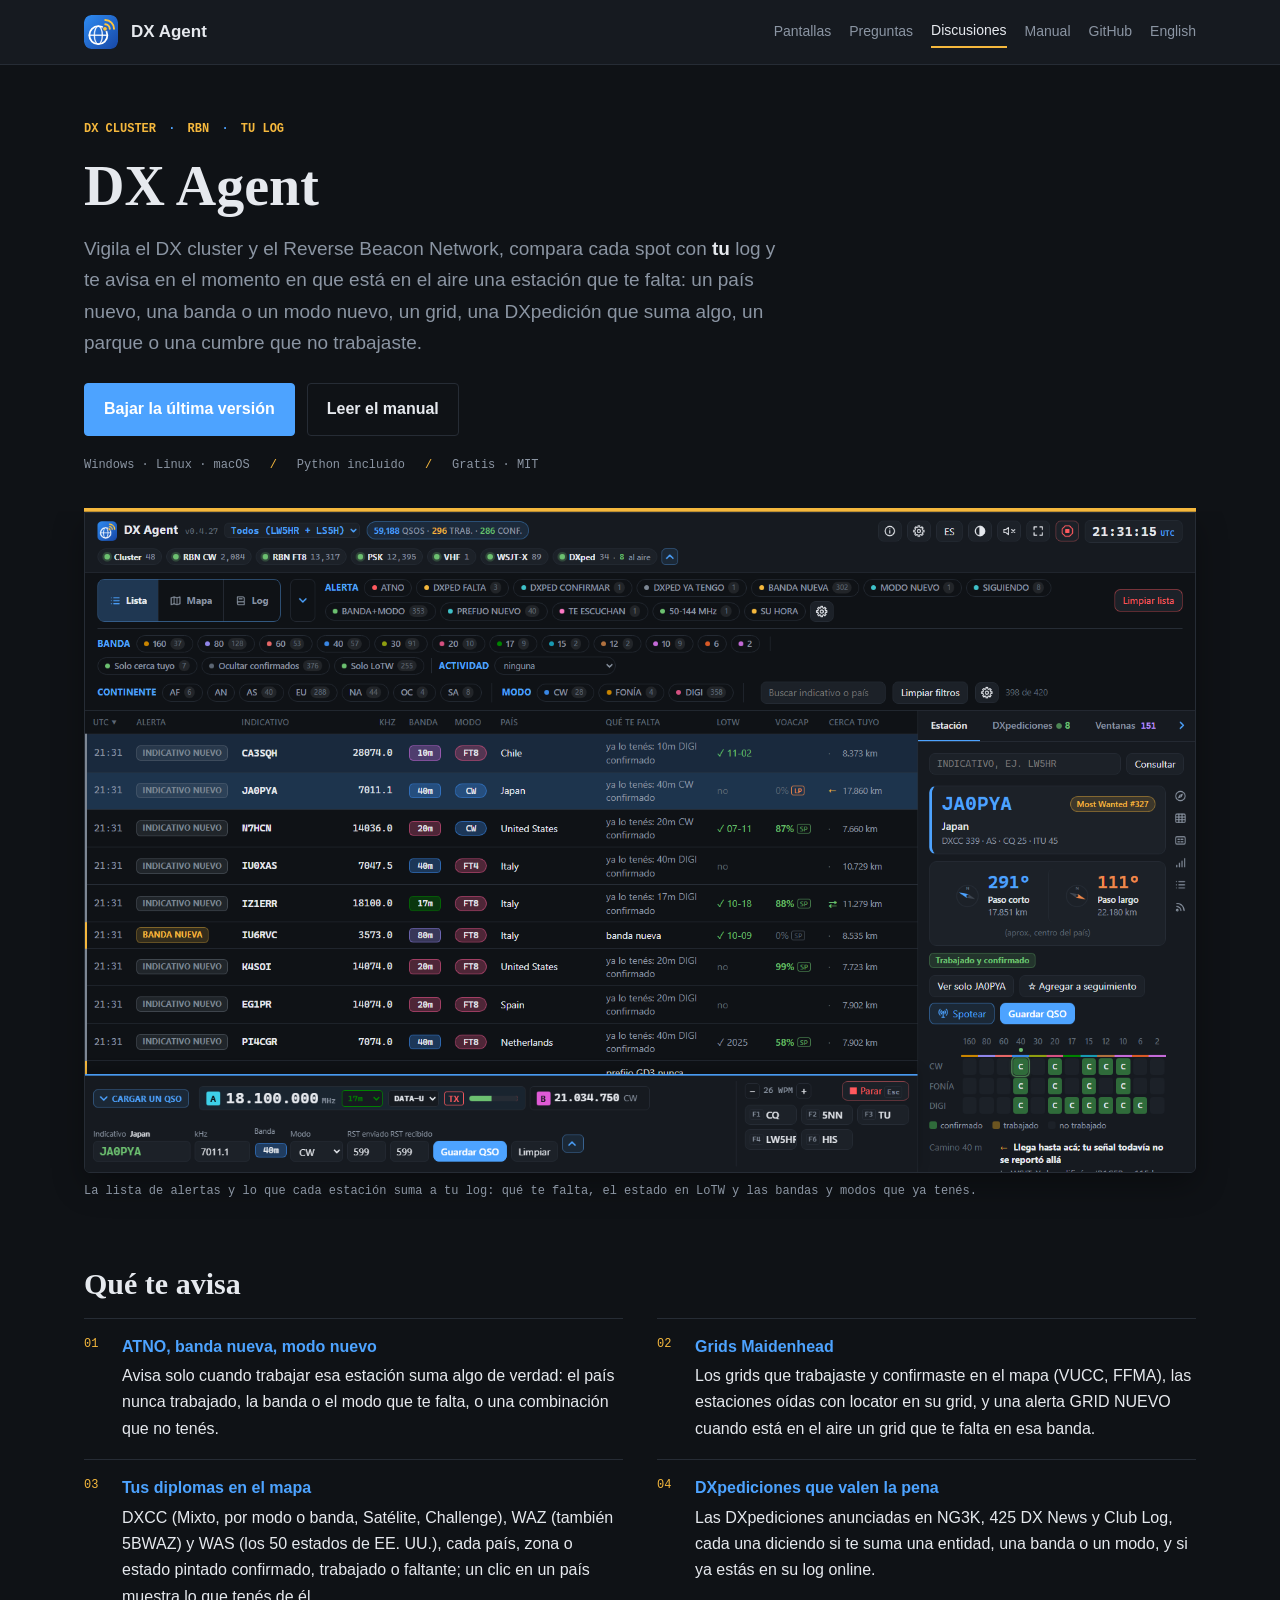
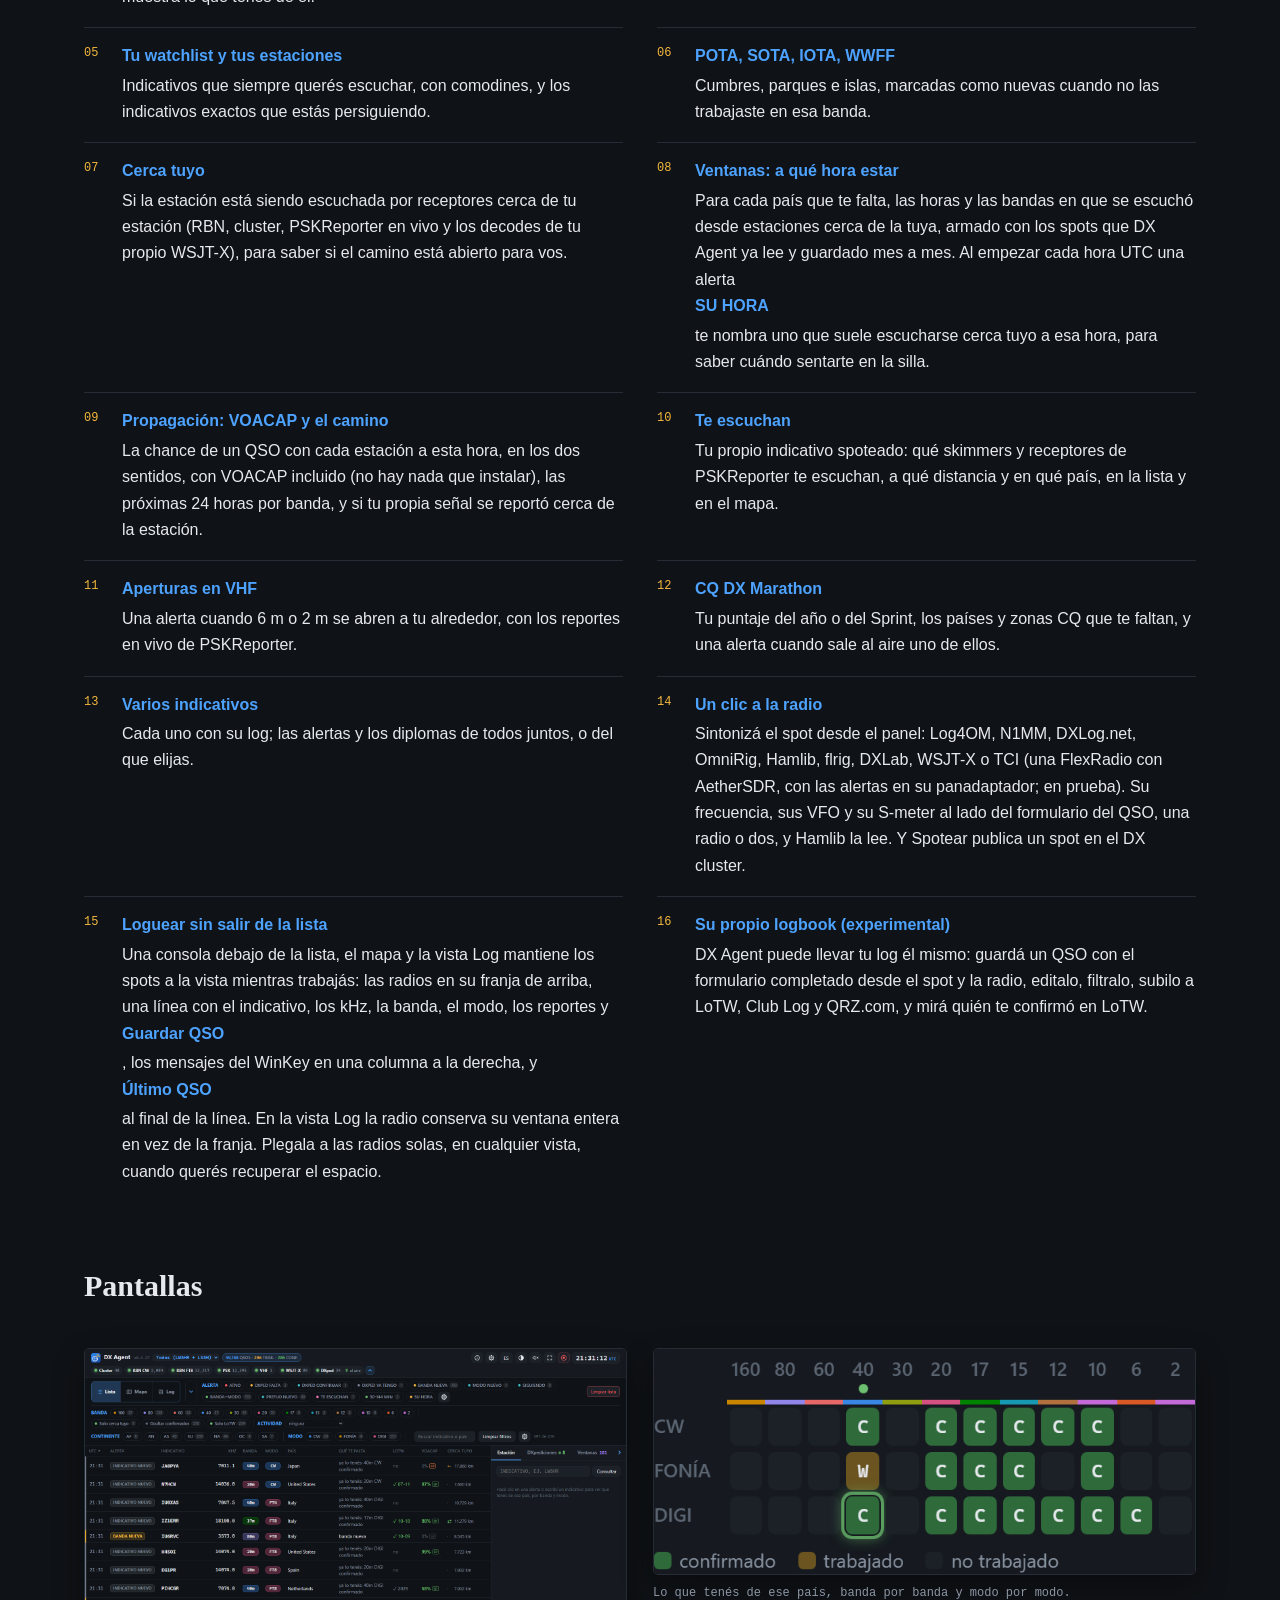
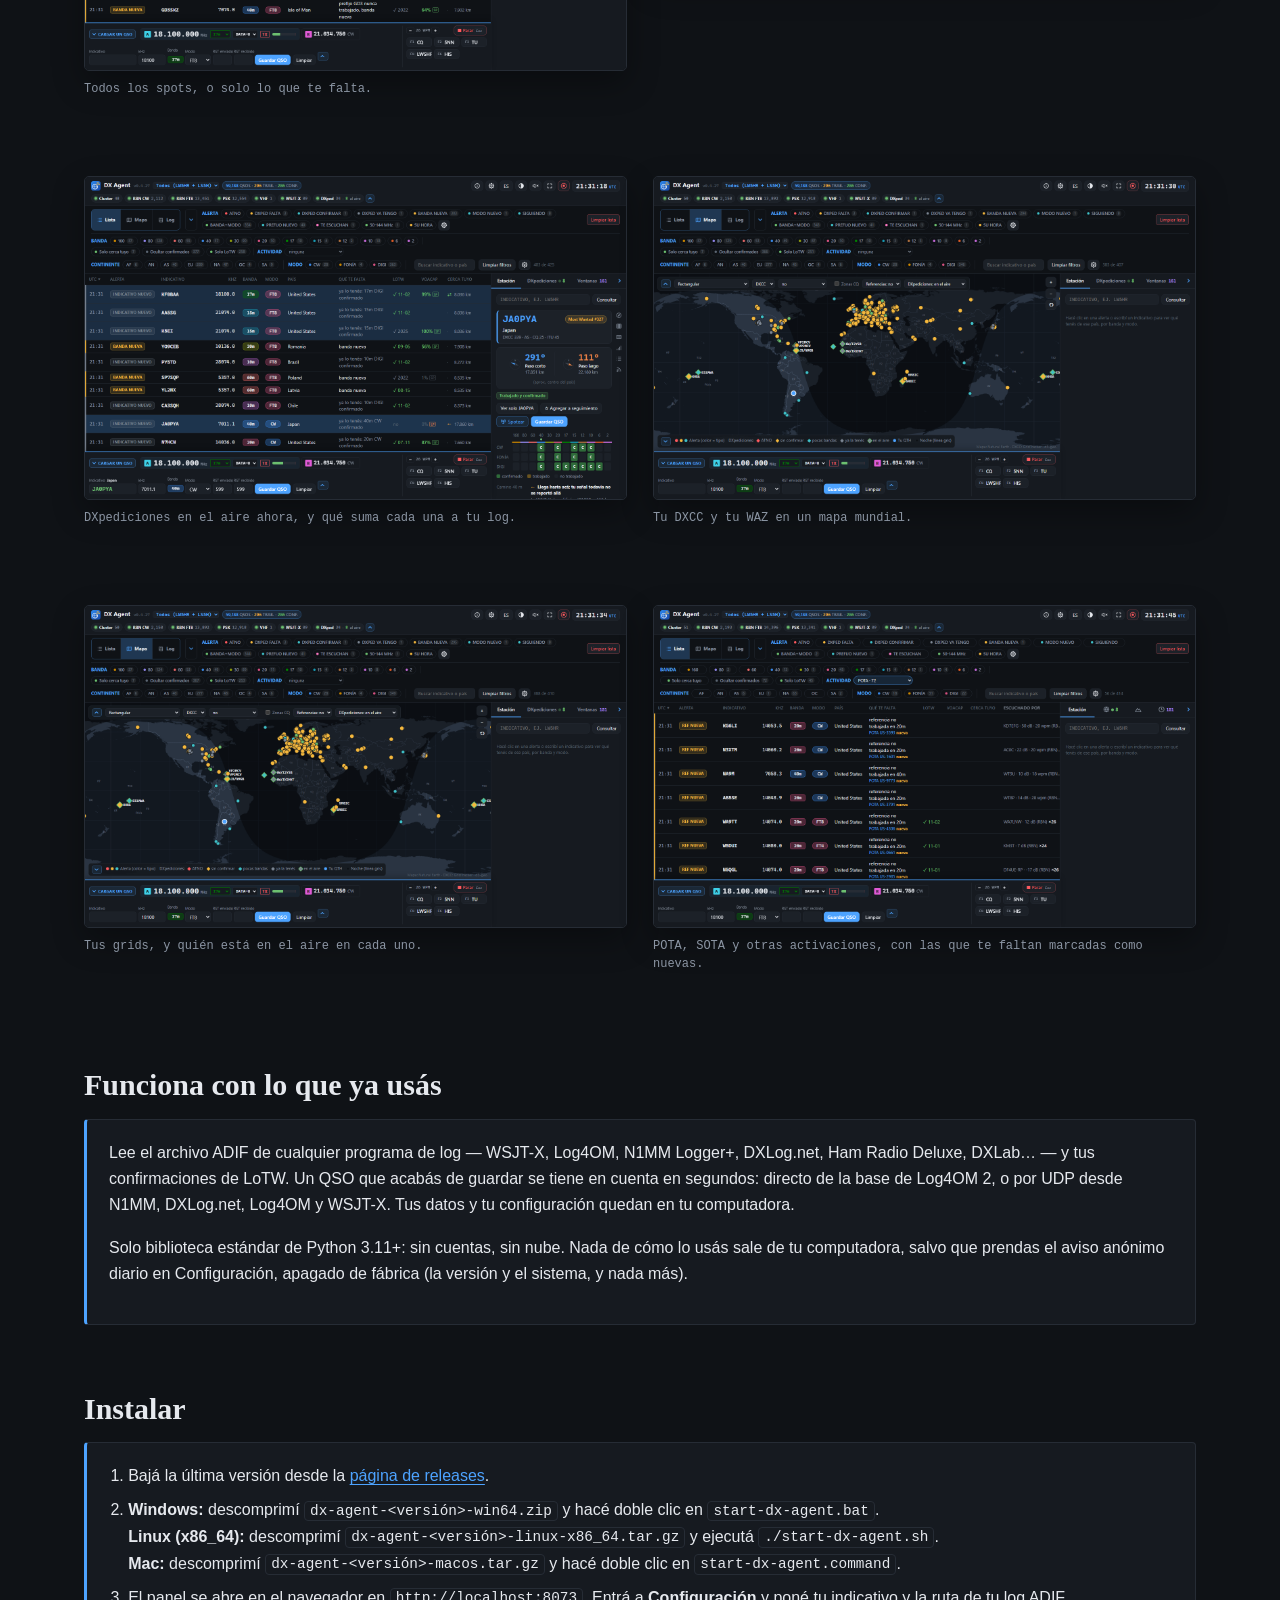
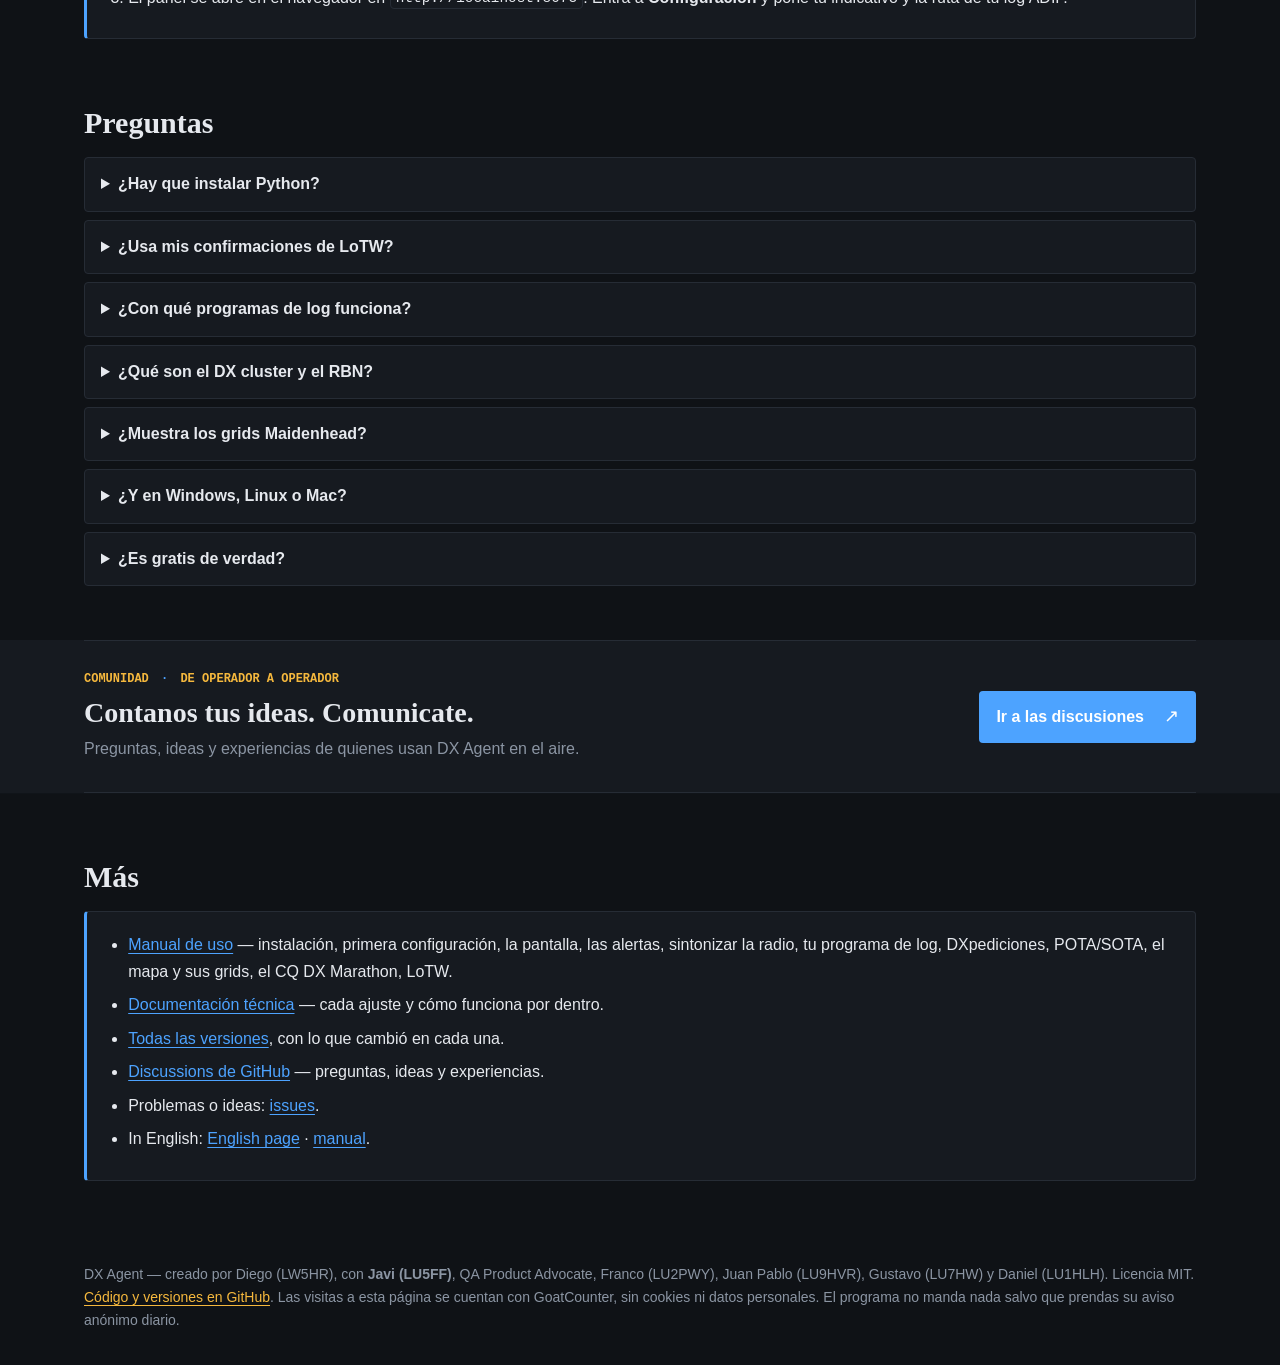
==== es/index.html @ 4dfa54d5 "Manual and page: 0.4.44: DXLab Commander when it doesn't report the PTT and split order, Ventanas fi" ====
<!DOCTYPE html>
<html lang="es">
<head>
<meta charset="utf-8">
<meta name="viewport" content="width=device-width, initial-scale=1">
<title>DX Agent — alertas del DX cluster y del RBN para lo que te falta</title>
<meta name="description" content="Vigila el DX cluster y el RBN y te avisa cuando está en el aire un país, banda, modo, grid o DXpedición que te falta, con tu DXCC, tu WAZ y tus grids en un mapa. Gratis, open source, Windows, Linux y Mac.">
<link rel="canonical" href="https://lw5hr.github.io/dx-agent-download/es/">
<link rel="alternate" hreflang="en" href="https://lw5hr.github.io/dx-agent-download/">
<link rel="alternate" hreflang="es" href="https://lw5hr.github.io/dx-agent-download/es/">
<link rel="alternate" hreflang="x-default" href="https://lw5hr.github.io/dx-agent-download/">
<link rel="icon" href="../images/list.es.png" type="image/png">
<link rel="stylesheet" href="../style.css?v=6acea93">
<meta property="og:type" content="website">
<meta property="og:title" content="DX Agent — alertas del DX cluster para lo que te falta">
<meta property="og:description" content="Vigila el DX cluster y el RBN y te avisa cuando está en el aire algo que te falta. Windows, Linux y Mac. Gratis y open source.">
<meta property="og:url" content="https://lw5hr.github.io/dx-agent-download/es/">
<meta property="og:image" content="https://lw5hr.github.io/dx-agent-download/images/station.es.png">
<meta property="og:locale" content="es_ES">
<meta property="og:locale:alternate" content="en_US">
<meta name="twitter:card" content="summary_large_image">
<meta name="twitter:title" content="DX Agent — alertas del DX cluster para lo que te falta">
<meta name="twitter:description" content="Vigila el DX cluster y el RBN y te avisa cuando está en el aire algo que te falta.">
<meta name="twitter:image" content="https://lw5hr.github.io/dx-agent-download/images/station.es.png">
<script type="application/ld+json">
{
  "@context": "https://schema.org",
  "@type": "SoftwareApplication",
  "name": "DX Agent",
  "applicationCategory": "UtilitiesApplication",
  "applicationSubCategory": "Radioaficion",
  "operatingSystem": "Windows, Linux, macOS",
  "inLanguage": "es",
  "description": "Vigila el DX cluster y el Reverse Beacon Network, compara cada spot con tu log ADIF y te avisa cuando esta en el aire una estacion que te falta.",
  "url": "https://lw5hr.github.io/dx-agent-download/es/",
  "downloadUrl": "https://github.com/lw5hr/dx-agent-download/releases/latest",
  "softwareVersion": "0.4.44",
  "license": "https://opensource.org/licenses/MIT",
  "isAccessibleForFree": true,
  "screenshot": "https://lw5hr.github.io/dx-agent-download/images/station.es.png",
  "offers": { "@type": "Offer", "price": "0", "priceCurrency": "USD" },
  "sameAs": ["https://github.com/lw5hr/dx-agent-download"]
}
</script>
<script type="application/ld+json">
{
  "@context": "https://schema.org",
  "@type": "FAQPage",
  "inLanguage": "es",
  "mainEntity": [
    { "@type": "Question", "name": "¿Hay que instalar Python para usar DX Agent?",
      "acceptedAnswer": { "@type": "Answer", "text": "No. El zip de Windows, el tar.gz de Linux y el paquete de Mac traen su propio Python: se descomprime y se arranca. No hay nada mas que instalar." } },
    { "@type": "Question", "name": "¿Usa mis confirmaciones de LoTW?",
      "acceptedAnswer": { "@type": "Answer", "text": "Si. Con tu contrasena de LoTW baja tus confirmaciones y las suma a tu log, asi una entidad cuenta como confirmada aunque tu programa de log todavia no la haya sincronizado. Tambien podes usar lo que subiste a LoTW como log, sin archivo ADIF." } },
    { "@type": "Question", "name": "¿Con que programas de log funciona?",
      "acceptedAnswer": { "@type": "Answer", "text": "Con cualquiera que escriba un archivo ADIF: WSJT-X, Log4OM, N1MM Logger+, DXLog.net, Ham Radio Deluxe, DXLab y otros. Con Log4OM 2 un QSO se lee directo de su base en unos 10 segundos, y los QSOs que N1MM, DXLog.net, Log4OM o WSJT-X mandan por UDP cuentan al instante." } },
    { "@type": "Question", "name": "¿Que son el DX cluster y el Reverse Beacon Network?",
      "acceptedAnswer": { "@type": "Answer", "text": "El DX cluster es donde los radioaficionados anuncian las estaciones que escuchan. El Reverse Beacon Network es una red mundial de receptores automaticos que decodifican CW y modos digitales y reportan cada estacion que oyen. DX Agent escucha a los dos y se queda con lo que importa para tu log." } },
    { "@type": "Question", "name": "¿Funciona en Linux y en Mac?",
      "acceptedAnswer": { "@type": "Answer", "text": "Si. Windows, Linux (x86_64) y macOS tienen su propio paquete con Python adentro. Lo unico que no esta fuera de Windows es el log en vivo de Log4OM y los destinos de sintonia Log4OM, N1MM, OmniRig y DXLab; Hamlib, flrig y TCI funcionan en todas las plataformas." } },
    { "@type": "Question", "name": "¿Muestra los grids Maidenhead?",
      "acceptedAnswer": { "@type": "Answer", "text": "Si. La vista Grillas del mapa pinta los grids Maidenhead que trabajaste y confirmaste (reglas del VUCC, una banda para el VUCC o 6 m para el FFMA), pone en su grid a las estaciones oidas con locator, de los decodes de tu WSJT-X y los spots de FT8/FT4 de la RBN, y una alerta GRID NUEVO te avisa cuando esta en el aire un grid que te falta en esa banda." } },
    { "@type": "Question", "name": "¿Es gratis?",
      "acceptedAnswer": { "@type": "Answer", "text": "Si: licencia MIT, sin cuenta y sin servicio en la nube. Corre en tu computadora, y no se manda nada de como lo usas si no prendes el aviso anonimo diario, apagado de fabrica." } }
  ]
}
</script>
</head>
<body>

<header>
  <div class="wrap">
    <img src="../images/logo.svg" alt="DX Agent" width="34" height="34">
    <span class="name">DX Agent</span>
    <nav>
      <a href="#pantallas">Pantallas</a>
      <a href="#preguntas">Preguntas</a>
      <a href="#discusiones">Discusiones</a>
      <a href="https://github.com/lw5hr/dx-agent-download/blob/main/MANUAL.es.md">Manual</a>
      <a href="https://github.com/lw5hr/dx-agent-download">GitHub</a>
      <a href="../" hreflang="en" lang="en">English</a>
    </nav>
  </div>
</header>

<main class="wrap">

  <section class="hero">
    <p class="eyebrow">DX cluster <span>·</span> RBN <span>·</span> tu log</p>
    <h1>DX Agent</h1>
    <p class="lead">Vigila el DX cluster y el Reverse Beacon Network, compara cada spot con
      <strong>tu</strong> log y te avisa en el momento en que está en el aire una estación que te
      falta: un país nuevo, una banda o un modo nuevo, un grid, una DXpedición que suma algo, un parque
      o una cumbre que no trabajaste.</p>
    <div class="cta">
      <a class="btn" href="https://github.com/lw5hr/dx-agent-download/releases/latest" data-goatcounter-click="download">Bajar la última versión</a>
      <a class="btn secondary" href="https://github.com/lw5hr/dx-agent-download/blob/main/MANUAL.es.md">Leer el manual</a>
    </div>
    <p class="hero-meta"><span>Windows · Linux · macOS</span><span>Python incluido</span><span>Gratis · MIT</span></p>
  </section>

  <figure>
    <img src="../images/station.es.png" alt="DX Agent: la lista de alertas con una estación elegida, y la pestaña Estación con lo que tenés de ese país por banda y modo, su estado en LoTW, los rumbos de antena y el botón para cargar el QSO" width="1000" loading="eager">
    <figcaption>La lista de alertas y lo que cada estación suma a tu log: qué te falta, el estado en
      LoTW y las bandas y modos que ya tenés.</figcaption>
  </figure>

  <h2>Qué te avisa</h2>
  <ul class="features">
    <li><b>ATNO, banda nueva, modo nuevo</b> Avisa solo cuando trabajar esa estación suma algo de
      verdad: el país nunca trabajado, la banda o el modo que te falta, o una combinación que no tenés.</li>
    <li><b>Grids Maidenhead</b> Los grids que trabajaste y confirmaste en el mapa (VUCC,
      FFMA), las estaciones oídas con locator en su grid, y una alerta GRID NUEVO cuando está en el
      aire un grid que te falta en esa banda.</li>
    <li><b>Tus diplomas en el mapa</b> DXCC (Mixto, por modo o banda, Satélite, Challenge), WAZ
      (también 5BWAZ) y WAS (los 50 estados de EE. UU.), cada país, zona o estado pintado confirmado,
      trabajado o faltante; un clic en un país muestra lo que tenés de él.</li>
    <li><b>DXpediciones que valen la pena</b> Las DXpediciones anunciadas en NG3K, 425 DX News y Club
      Log, cada una diciendo si te suma una entidad, una banda o un modo, y si ya estás en su log
      online.</li>
    <li><b>Tu watchlist y tus estaciones</b> Indicativos que siempre querés escuchar, con comodines, y
      los indicativos exactos que estás persiguiendo.</li>
    <li><b>POTA, SOTA, IOTA, WWFF</b> Cumbres, parques e islas, marcadas como nuevas cuando no las
      trabajaste en esa banda.</li>
    <li><b>Cerca tuyo</b> Si la estación está siendo escuchada por receptores cerca de tu estación
      (RBN, cluster, PSKReporter en vivo y los decodes de tu propio WSJT-X), para saber si el camino
      está abierto para vos.</li>
    <li><b>Ventanas: a qué hora estar</b> Para cada país que te falta, las horas y las bandas en que se
      escuchó desde estaciones cerca de la tuya, armado con los spots que DX Agent ya lee y guardado mes
      a mes. Al empezar cada hora UTC una alerta <b>SU HORA</b> te nombra uno que suele escucharse cerca
      tuyo a esa hora, para saber cuándo sentarte en la silla.</li>
    <li><b>Propagación: VOACAP y el camino</b> La chance de un QSO con cada estación a esta hora, en
      los dos sentidos, con VOACAP incluido (no hay nada que instalar), las próximas 24 horas por
      banda, y si tu propia señal se reportó cerca de la estación.</li>
    <li><b>Te escuchan</b> Tu propio indicativo spoteado: qué skimmers y receptores de PSKReporter te
      escuchan, a qué distancia y en qué país, en la lista y en el mapa.</li>
    <li><b>Aperturas en VHF</b> Una alerta cuando 6 m o 2 m se abren a tu alrededor, con los reportes
      en vivo de PSKReporter.</li>
    <li><b>CQ DX Marathon</b> Tu puntaje del año o del Sprint, los países y zonas CQ que te faltan, y
      una alerta cuando sale al aire uno de ellos.</li>
    <li><b>Varios indicativos</b> Cada uno con su log; las alertas y los diplomas de todos juntos, o
      del que elijas.</li>
    <li><b>Un clic a la radio</b> Sintonizá el spot desde el panel: Log4OM, N1MM, DXLog.net, OmniRig,
      Hamlib, flrig, DXLab, WSJT-X o TCI (una FlexRadio con AetherSDR, con las alertas en su
      panadaptador; en prueba). Su frecuencia, sus VFO y su S-meter al lado del formulario del QSO,
      una radio o dos, y Hamlib la lee. Y Spotear publica un spot en el DX cluster.</li>
    <li><b>Loguear sin salir de la lista</b> Una consola debajo de la lista, el mapa y la vista Log
      mantiene los spots a la vista mientras trabajás: las radios en su franja de arriba, una línea con
      el indicativo, los kHz, la banda, el modo, los reportes y <b>Guardar QSO</b>, los mensajes del WinKey
      en una columna a la derecha, y <b>Último QSO</b> al final de la línea. En la vista Log la radio
      conserva su ventana entera en vez de la franja. Plegala a las radios solas, en cualquier vista,
      cuando querés recuperar el espacio.</li>
    <li><b>Su propio logbook (experimental)</b> DX Agent puede llevar tu log él mismo: guardá un QSO con
      el formulario completado desde el spot y la radio, editalo, filtralo, subilo a LoTW, Club Log y QRZ.com,
      y mirá quién te confirmó en LoTW.</li>
  </ul>

  <h2 id="pantallas">Pantallas</h2>
  <div class="grid2">
    <figure>
      <img src="../images/list.es.png" alt="DX Agent: la lista de spots, filtrada a las estaciones que faltan, con los chips de banda y modo" loading="lazy">
      <figcaption>Todos los spots, o solo lo que te falta.</figcaption>
    </figure>
    <figure>
      <img src="../images/grid-onair.es.png" alt="DX Agent: la grilla de bandas y modos, con un anillo verde en la banda donde la estación está en el aire ahora" loading="lazy">
      <figcaption>Lo que tenés de ese país, banda por banda y modo por modo.</figcaption>
    </figure>
    <figure>
      <img src="../images/dxpeditions.es.png" alt="DX Agent: la pestaña de DXpediciones, con las que están en el aire ahora y lo que cada una suma al log" loading="lazy">
      <figcaption>DXpediciones en el aire ahora, y qué suma cada una a tu log.</figcaption>
    </figure>
    <figure>
      <img src="../images/map.es.png" alt="DX Agent: el mapa mundial con las alertas, las DXpediciones en el aire, tu propia estación y la zona de noche" loading="lazy">
      <figcaption>Tu DXCC y tu WAZ en un mapa mundial.</figcaption>
    </figure>
    <figure>
      <img src="../images/grids.es.png" alt="DX Agent: la vista Grillas del mapa, con los grids trabajados y confirmados y las estaciones en el aire en su grid" loading="lazy">
      <figcaption>Tus grids, y quién está en el aire en cada uno.</figcaption>
    </figure>
    <figure>
      <img src="../images/activity.es.png" alt="DX Agent: la lista de alertas filtrada a las activaciones, con los parques y cumbres no trabajados marcados como nuevos" loading="lazy">
      <figcaption>POTA, SOTA y otras activaciones, con las que te faltan marcadas como nuevas.</figcaption>
    </figure>
  </div>

  <h2>Funciona con lo que ya usás</h2>
  <div class="card">
    <p>Lee el archivo ADIF de cualquier programa de log — WSJT-X, Log4OM, N1MM Logger+, DXLog.net, Ham
      Radio Deluxe, DXLab… — y tus confirmaciones de LoTW. Un QSO que acabás de guardar se tiene en
      cuenta en segundos: directo de la base de Log4OM 2, o por UDP desde N1MM, DXLog.net, Log4OM y
      WSJT-X. Tus datos y tu configuración quedan en tu computadora.</p>
    <p class="small">Solo biblioteca estándar de Python 3.11+: sin cuentas, sin nube. Nada de cómo lo usás sale de tu computadora, salvo que prendas el aviso anónimo diario en Configuración, apagado de fábrica (la versión y el sistema, y nada más).</p>
  </div>

  <h2>Instalar</h2>
  <div class="card">
    <ol>
      <li>Bajá la última versión desde la
        <a href="https://github.com/lw5hr/dx-agent-download/releases/latest" data-goatcounter-click="download-install">página de releases</a>.</li>
      <li><b>Windows:</b> descomprimí <code>dx-agent-&lt;versión&gt;-win64.zip</code> y hacé doble clic
        en <code>start-dx-agent.bat</code>.<br>
        <b>Linux (x86_64):</b> descomprimí <code>dx-agent-&lt;versión&gt;-linux-x86_64.tar.gz</code> y
        ejecutá <code>./start-dx-agent.sh</code>.<br>
        <b>Mac:</b> descomprimí <code>dx-agent-&lt;versión&gt;-macos.tar.gz</code> y hacé doble clic en
        <code>start-dx-agent.command</code>.</li>
      <li>El panel se abre en el navegador en <code>http://localhost:8073</code>. Entrá a
        <b>Configuración</b> y poné tu indicativo y la ruta de tu log ADIF.</li>
    </ol>
  </div>

  <h2 id="preguntas">Preguntas</h2>
  <details>
    <summary>¿Hay que instalar Python?</summary>
    <p>No. Cada paquete trae su propio Python: se descomprime y se arranca. No hay nada más que instalar.</p>
  </details>
  <details>
    <summary>¿Usa mis confirmaciones de LoTW?</summary>
    <p>Sí. Con tu contraseña de LoTW baja tus confirmaciones y las suma a tu log, así una entidad
      cuenta como confirmada aunque tu programa de log todavía no la haya sincronizado. También podés
      usar lo que subiste a LoTW como log, sin archivo ADIF.</p>
  </details>
  <details>
    <summary>¿Con qué programas de log funciona?</summary>
    <p>Con cualquiera que escriba un archivo ADIF. Con Log4OM 2 un QSO se lee directo de su base en
      unos 10 segundos; los QSOs que N1MM Logger+, DXLog.net, Log4OM o WSJT-X mandan por UDP cuentan
      al instante.</p>
  </details>
  <details>
    <summary>¿Qué son el DX cluster y el RBN?</summary>
    <p>El DX cluster es donde los radioaficionados anuncian las estaciones que escuchan. El Reverse
      Beacon Network es una red mundial de receptores automáticos que decodifican CW y modos digitales
      y reportan cada estación que oyen. DX Agent escucha a los dos y se queda con lo que importa para
      tu log.</p>
  </details>
  <details>
    <summary>¿Muestra los grids Maidenhead?</summary>
    <p>Sí. La vista <b>Grillas</b> del mapa pinta los grids Maidenhead que trabajaste y confirmaste
      (reglas del VUCC: una banda para el VUCC, 6 m para el FFMA) y pone en su grid a las estaciones
      oídas con locator, de los decodes de tu WSJT-X y los spots de FT8/FT4 de la RBN. Una alerta
      <b>GRID NUEVO</b> te avisa cuando está en el aire un grid que te falta en esa banda.</p>
  </details>
  <details>
    <summary>¿Y en Windows, Linux o Mac?</summary>
    <p>En los tres, cada uno con su paquete. Lo único que no está fuera de Windows es el log en vivo
      de Log4OM y los destinos de sintonía Log4OM, N1MM, OmniRig y DXLab; Hamlib, flrig y TCI funcionan
      en todas las plataformas.</p>
  </details>
  <details>
    <summary>¿Es gratis de verdad?</summary>
    <p>Sí: licencia MIT, sin cuenta y sin servicio en la nube. Corre en tu computadora, y nada de
      cómo lo usás se manda salvo que prendas el aviso anónimo diario, apagado de fábrica: ahí va
      la versión y el sistema, una vez por día.</p>
  </details>

  <section class="community" id="discusiones" aria-labelledby="community-title">
    <div class="community-inner">
      <div>
        <p class="eyebrow">Comunidad <span>·</span> de operador a operador</p>
        <h2 id="community-title">Contanos tus ideas. Comunicate.</h2>
        <p>Preguntas, ideas y experiencias de quienes usan DX Agent en el aire.</p>
      </div>
      <a class="community-btn" href="https://github.com/lw5hr/dx-agent-download/discussions">Ir a las discusiones <span aria-hidden="true">↗</span></a>
    </div>
  </section>

  <h2>Más</h2>
  <div class="card">
    <ul>
      <li><a href="https://github.com/lw5hr/dx-agent-download/blob/main/MANUAL.es.md">Manual de uso</a>
        — instalación, primera configuración, la pantalla, las alertas, sintonizar la radio, tu
        programa de log, DXpediciones, POTA/SOTA, el mapa y sus grids, el CQ DX Marathon, LoTW.</li>
      <li><a href="https://github.com/lw5hr/dx-agent-download/blob/main/docs/DOCUMENTACION.md">Documentación técnica</a>
        — cada ajuste y cómo funciona por dentro.</li>
      <li><a href="https://github.com/lw5hr/dx-agent-download/releases" data-goatcounter-click="all-versions">Todas las versiones</a>, con
        lo que cambió en cada una.</li>
      <li><a href="https://github.com/lw5hr/dx-agent-download/discussions">Discussions de GitHub</a> — preguntas, ideas y experiencias.</li>
      <li>Problemas o ideas: <a href="https://github.com/lw5hr/dx-agent-download/issues">issues</a>.</li>
      <li lang="en">In English: <a href="../" hreflang="en">English page</a> ·
        <a href="https://github.com/lw5hr/dx-agent-download/blob/main/MANUAL.en.md" hreflang="en">manual</a>.</li>
    </ul>
  </div>

</main>

<footer>
  <div class="wrap">
    DX Agent — creado por Diego (LW5HR), con <strong>Javi (LU5FF)</strong>, QA Product Advocate, Franco (LU2PWY),
    Juan Pablo (LU9HVR), Gustavo (LU7HW) y Daniel (LU1HLH). Licencia MIT.
    <a href="https://github.com/lw5hr/dx-agent-download">Código y versiones en GitHub</a>.
    Las visitas a esta página se cuentan con GoatCounter, sin cookies ni datos personales. El programa no manda nada salvo que prendas su aviso anónimo diario.
  </div>
</footer>

<!-- Visits and download clicks, counted by GoatCounter (no cookies, no personal data):
     https://lw5hr.goatcounter.com
     The program's anonymous ping, only with ui.telemetry on, counts at /ping/<version>/<system>. -->
<script data-goatcounter="https://lw5hr.goatcounter.com/count"
        async src="https://gc.zgo.at/count.js"></script>
</body>
</html>
---- style.css ----
/* Lightweight product site: no remote fonts or scripts needed for the page to read well. */
:root {
  --bg: #0f1216; --panel: #161a20; --panel-2: #1c2128; --text: #e6e9ee; --muted: #8b95a3; --line: #262c35;
  --accent: #4da3ff; --accent-text: #fff; --signal: #f5b83d; --good: #6cc070;
  --hero: #0f1216; --community: #161a20; --shadow: 0 12px 32px rgba(0,0,0,.32);
  --mono: ui-monospace, SFMono-Regular, "SF Mono", Menlo, Consolas, monospace;
}
* { box-sizing: border-box; }
html { scroll-behavior: smooth; overflow-x: clip; }
body {
  margin: 0; background: var(--bg); color: var(--text);
  font: 16px/1.65 "Avenir Next", "Trebuchet MS", sans-serif;
}
.wrap { width: min(1160px, 100%); margin: 0 auto; padding: 0 24px; }
a { color: var(--accent); text-underline-offset: 3px; }
a:hover { color: var(--signal); }
h1, h2, h3 { font-family: Georgia, "Times New Roman", serif; line-height: 1.18; margin: 0 0 .55em; letter-spacing: 0; }
h1 { font-size: 54px; }
h2 { font-size: 30px; margin-top: 2.2em; }
h3 { font-size: 20px; }
p { margin: 0 0 1em; }
code { font-family: var(--mono); font-size: .9em; background: var(--panel); border: 1px solid var(--line); border-radius: 4px; padding: .1em .35em; }

header { border-bottom: 1px solid var(--line); background: var(--panel); position: sticky; top: 0; z-index: 5; }
header .wrap { display: flex; align-items: center; gap: 13px; min-height: 64px; flex-wrap: wrap; padding-top: 8px; padding-bottom: 8px; }
header img { width: 34px; height: 34px; border-radius: 7px; object-fit: cover; }
header .name { font-weight: 800; font-size: 17px; }
header nav { margin-left: auto; display: flex; gap: 18px; align-items: center; font-size: 14px; flex-wrap: wrap; }
header nav a { color: var(--muted); text-decoration: none; }
header nav a:hover, header nav a[href*="#discussions"], header nav a[href*="#discusiones"] { color: var(--text); }
header nav a[href*="#discussions"], header nav a[href*="#discusiones"] { border-bottom: 2px solid var(--signal); padding: 3px 0; }

.hero {
  position: relative; padding: 56px 0 34px; color: var(--text); background: var(--hero);
  border-bottom: 4px solid var(--signal); box-shadow: 0 0 0 100vmax var(--hero); clip-path: inset(0 -100vmax);
}
.eyebrow { font: 700 12px/1.4 var(--mono); letter-spacing: 0; text-transform: uppercase; color: var(--signal); margin: 0 0 15px; }
.eyebrow span { color: var(--accent); padding: 0 5px; }
.hero h1 { margin-bottom: 14px; font-size: 56px; }
.lead { font-size: 19px; color: var(--muted); max-width: 66ch; margin-bottom: 0; }
.hero strong { color: var(--text); }
.cta { display: flex; gap: 12px; align-items: center; flex-wrap: wrap; margin: 25px 0 20px; }
.btn {
  display: inline-block; background: var(--accent); color: var(--accent-text); text-decoration: none;
  font-weight: 750; padding: 12px 19px; border: 1px solid var(--accent); border-radius: 4px;
}
.btn:hover { color: var(--accent-text); filter: brightness(1.12); }
.btn.secondary { background: transparent; color: var(--text); border-color: var(--line); }
.btn.secondary:hover { border-color: var(--accent); color: var(--accent); filter: none; }
.hero-meta { display: flex; flex-wrap: wrap; gap: 8px 20px; color: var(--muted); font: 12px/1.5 var(--mono); margin: 0; }
.hero-meta span + span::before { content: "/"; color: var(--signal); margin-right: 20px; }

figure { margin: 28px 0; }
.hero + figure { margin-top: 0; }
figure img { width: 100%; height: auto; display: block; border: 1px solid var(--line); border-radius: 0 0 6px 6px; box-shadow: var(--shadow); }
.grid2 figure img { border-radius: 5px; }
figcaption { font: 12px/1.5 var(--mono); color: var(--muted); margin-top: 9px; }
.grid2 { display: grid; gap: 22px 26px; grid-template-columns: 1fr 1fr; }

ul.features { list-style: none; padding: 0; margin: 0; display: grid; grid-template-columns: 1fr 1fr; gap: 0 34px; counter-reset: feature; }
ul.features li { counter-increment: feature; position: relative; border-top: 1px solid var(--line); padding: 15px 0 17px 38px; }
ul.features li::before { content: counter(feature, decimal-leading-zero); position: absolute; left: 0; top: 17px; color: var(--signal); font: 12px/1.4 var(--mono); }
ul.features b { display: block; color: var(--accent); font-size: 16px; margin-bottom: 3px; }

.card { background: var(--panel); border: 1px solid var(--line); border-left: 3px solid var(--accent); border-radius: 4px; padding: 20px 22px; }
.card ol, .card ul { margin: 0; padding-left: 1.2em; }
.card li { margin-bottom: .45em; }

details { background: var(--panel); border: 1px solid var(--line); border-radius: 4px; padding: 13px 16px; margin-bottom: 8px; }
details[open] { border-left: 3px solid var(--signal); }
details summary { cursor: pointer; font-weight: 700; }
details p { margin: 10px 0 0; color: var(--muted); }

.community {
  position: relative; margin: 54px 0 0; scroll-margin-top: 82px; background: var(--community);
  border-block: 1px solid var(--line); box-shadow: 0 0 0 100vmax var(--community); clip-path: inset(0 -100vmax);
}
.community-inner { width: 100%; margin: 0; padding: 30px 0; display: flex; align-items: center; justify-content: space-between; gap: 28px; }
.community .eyebrow { margin-bottom: 8px; }
.community h2 { margin: 0 0 7px; font-size: 28px; }
.community p:not(.eyebrow) { margin: 0; color: var(--muted); }
.community-btn { flex: none; display: inline-flex; align-items: center; gap: 20px; padding: 13px 17px; border-radius: 4px; background: var(--accent); color: var(--accent-text); font-weight: 750; text-decoration: none; }
.community-btn:hover { background: var(--signal); color: #fff; }
.community-btn span { font: 18px/1 var(--mono); }

footer { width: 100%; margin: 58px 0 0; padding: 24px 0 34px; background: var(--hero); color: var(--muted); font-size: 14px; }
footer a { color: var(--signal); }

@media (max-width: 760px) {
  .wrap { padding-inline: 18px; }
  header .wrap { gap: 9px; }
  header nav { width: 100%; margin-left: 0; gap: 8px 15px; font-size: 13px; }
  .hero { padding: 42px 0 26px; }
  .hero h1 { font-size: 44px; }
  .lead { font-size: 17px; }
  .cta { margin-top: 20px; }
  .btn { padding: 11px 14px; }
  .hero-meta { gap: 6px 12px; font-size: 11px; }
  .hero-meta span + span::before { margin-right: 12px; }
  h2 { font-size: 26px; margin-top: 1.9em; }
  .grid2, ul.features { grid-template-columns: 1fr; }
  .community-inner { padding: 25px 0; align-items: flex-start; flex-direction: column; gap: 18px; }
  .community h2 { font-size: 25px; }
  footer .wrap { padding-inline: 18px; }
}
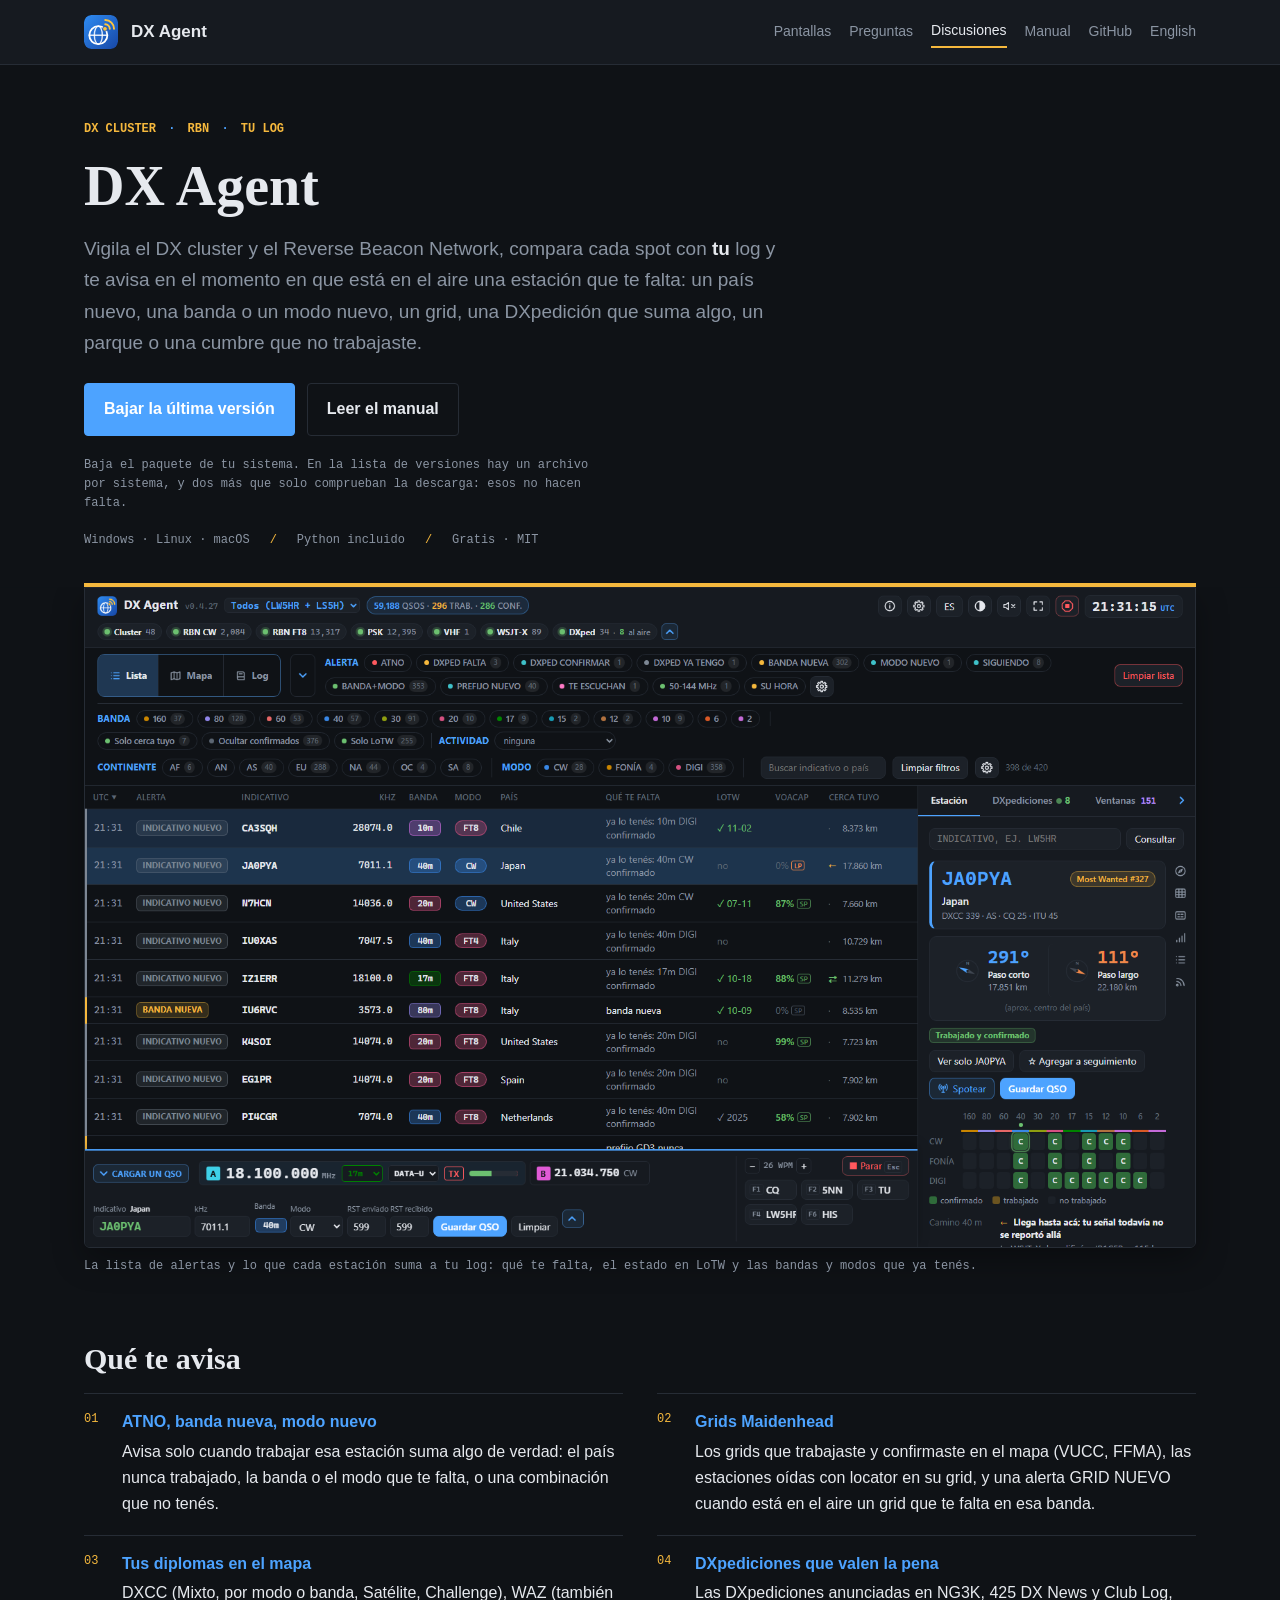
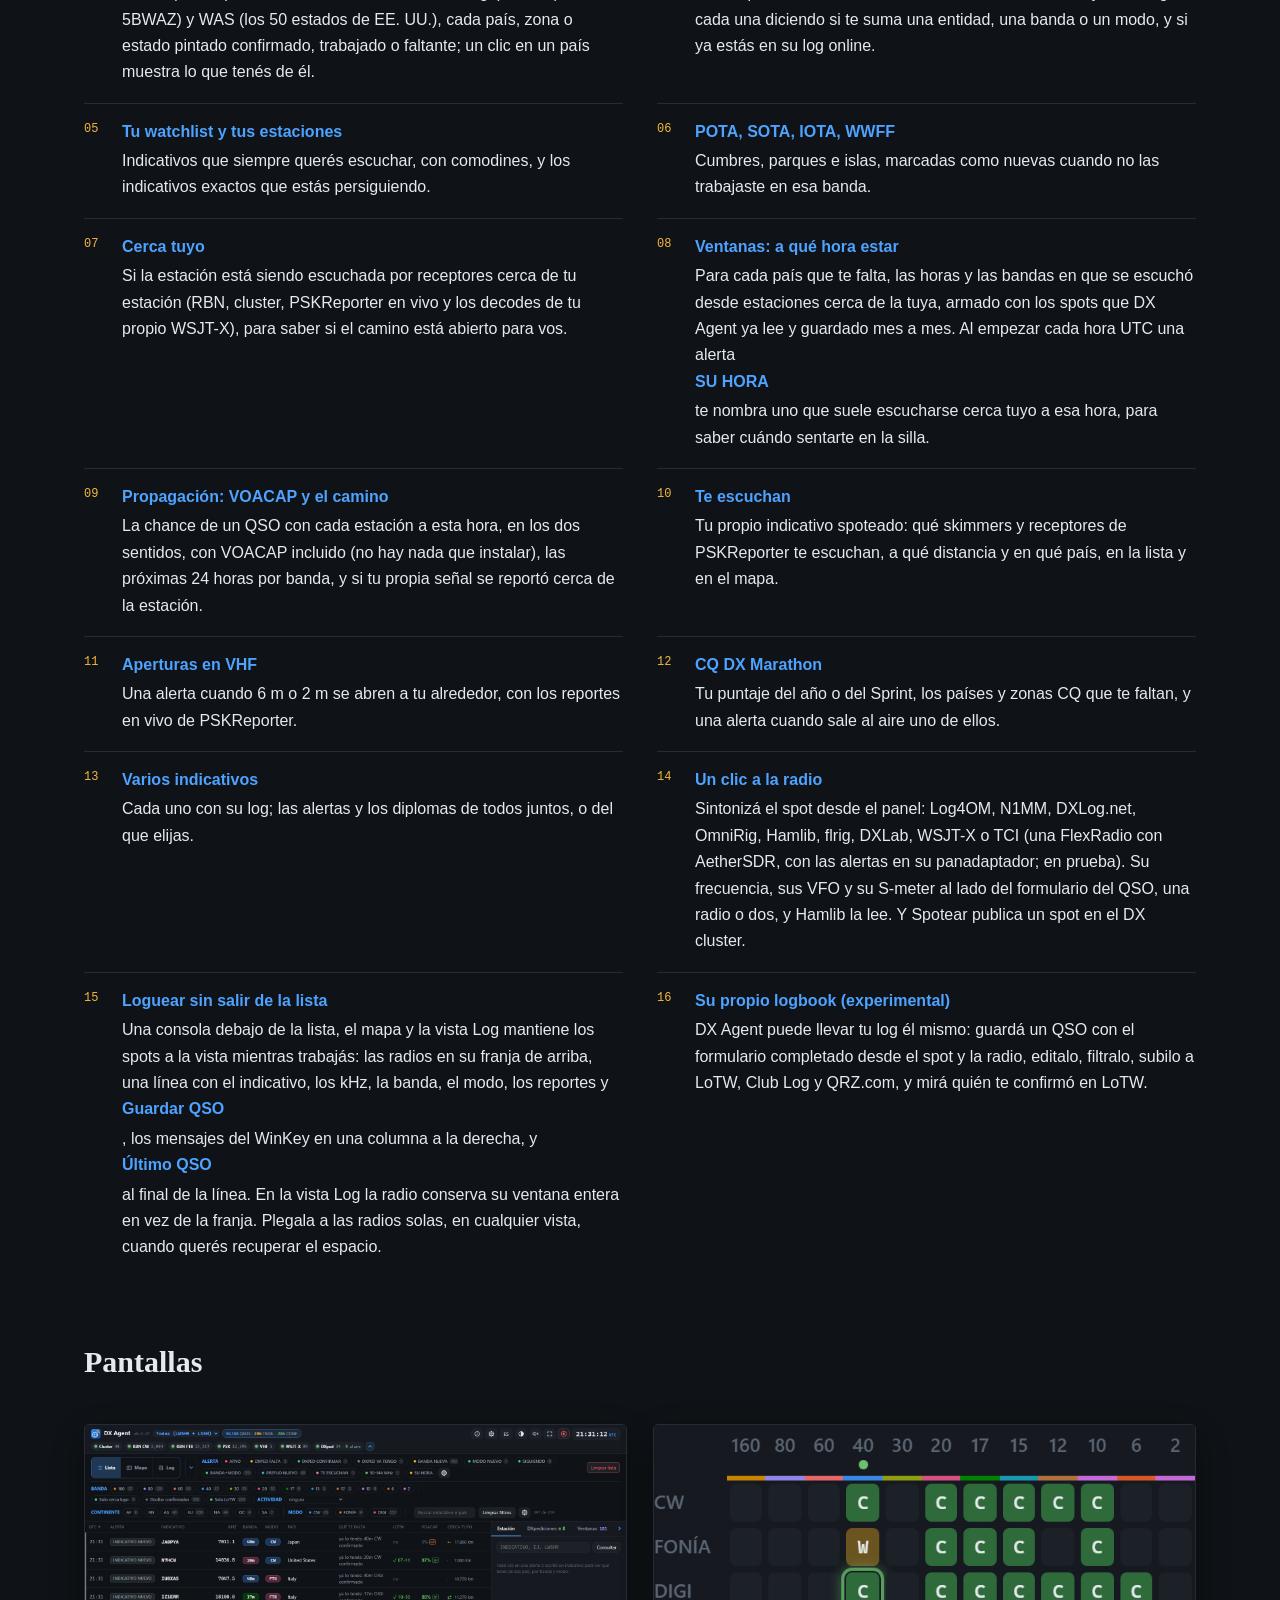
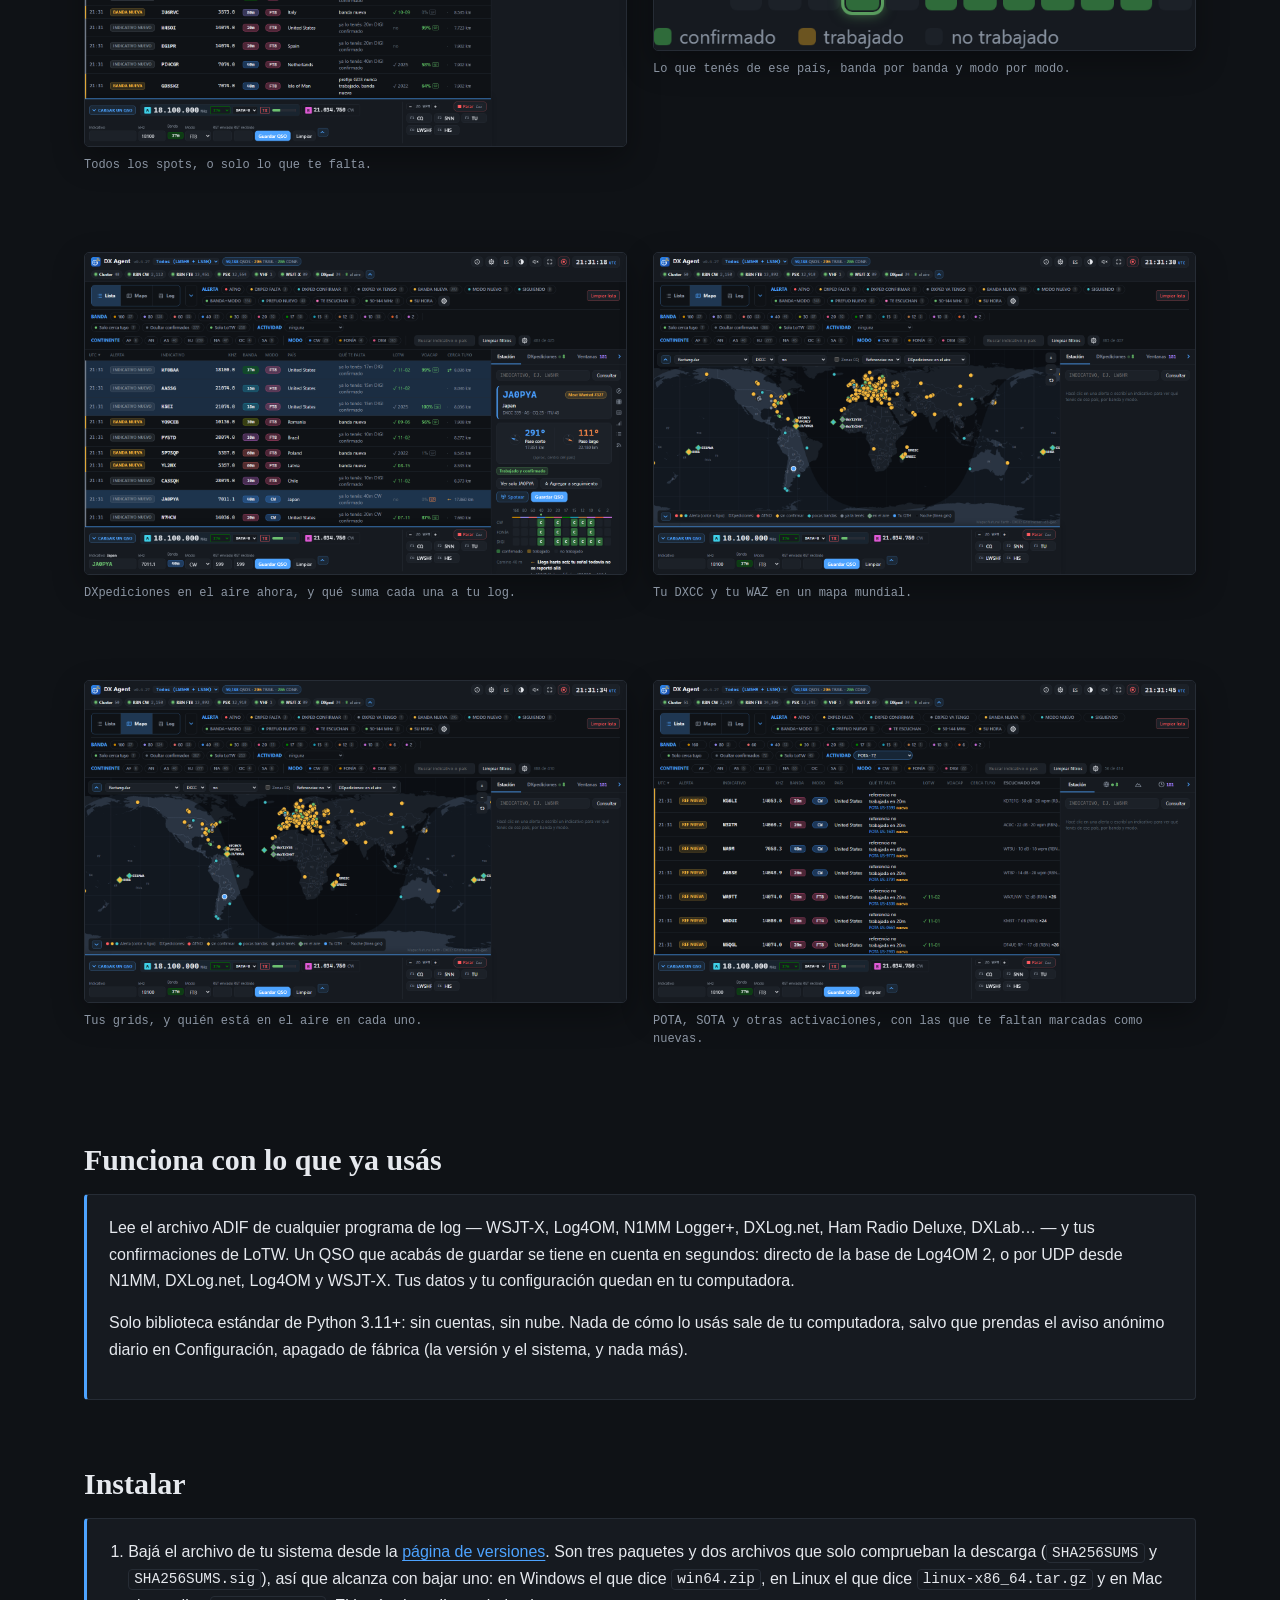
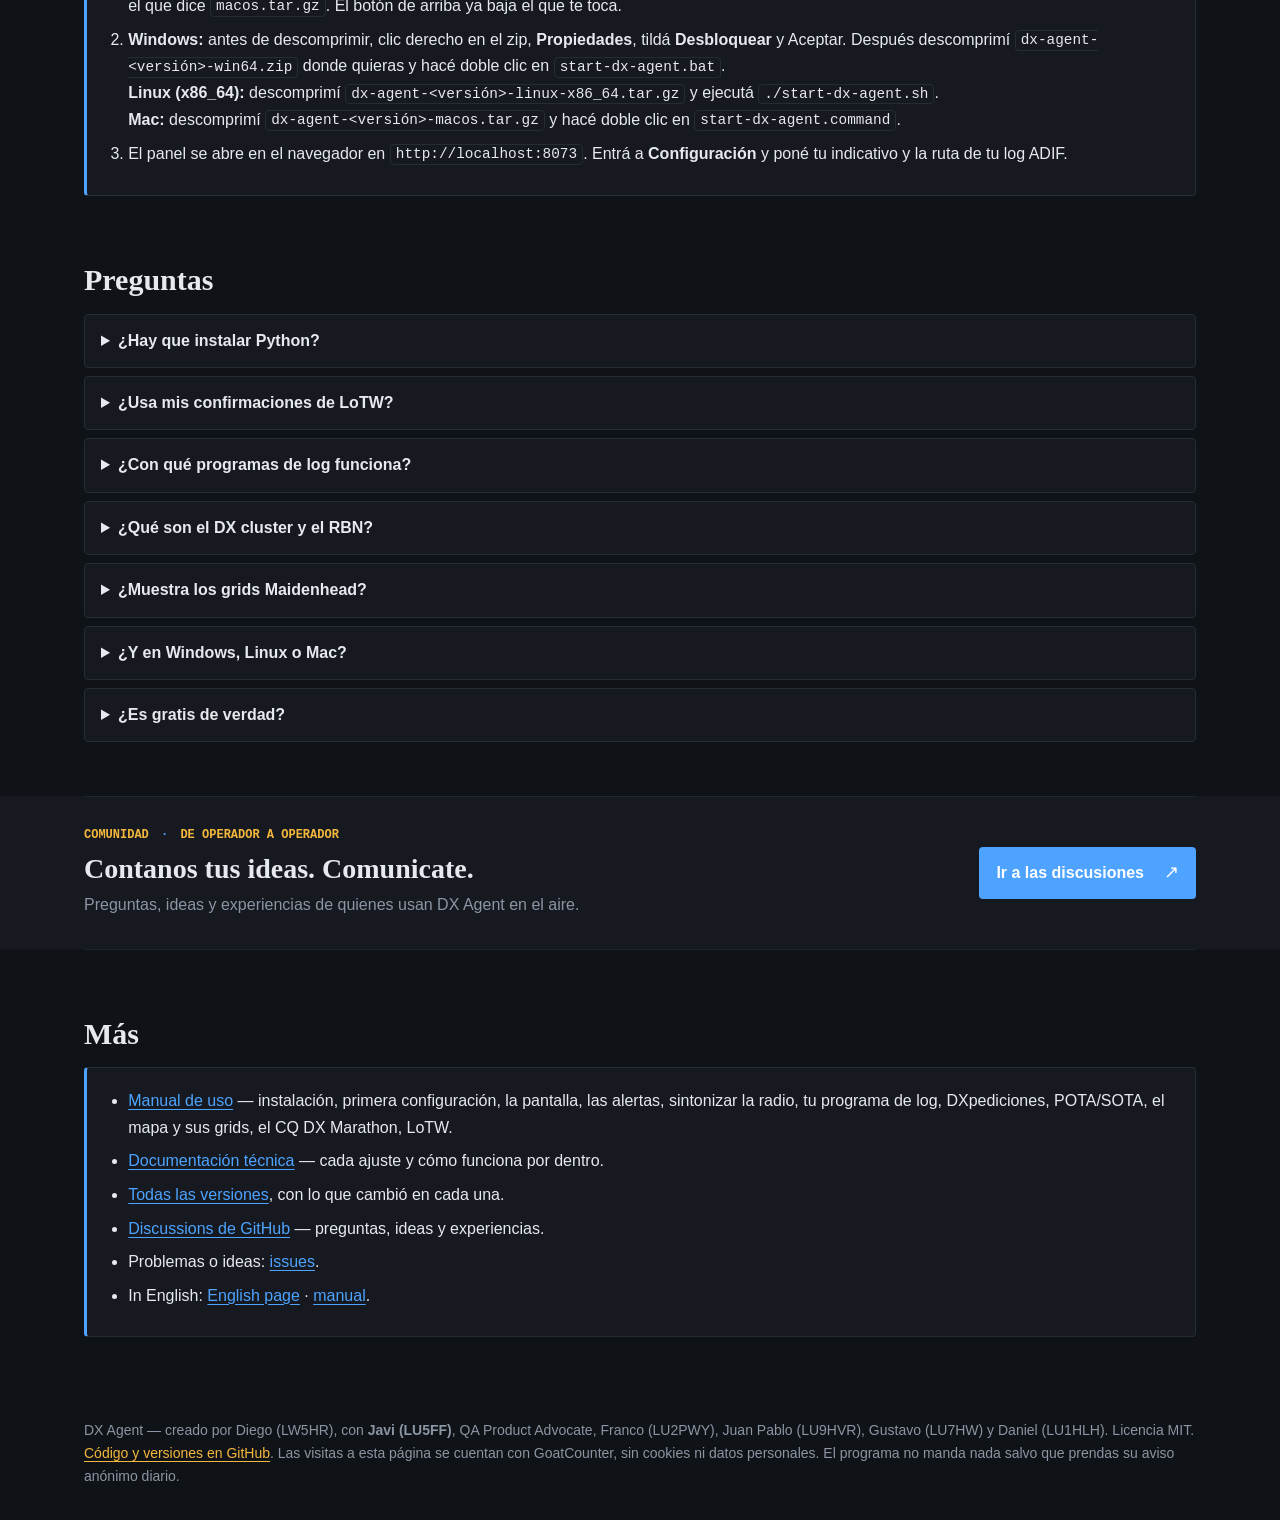
==== commit 54b64fde: "Page: the download button takes the file for your system, and the manual says which one it is The re" ====
--- a/es/index.html
+++ b/es/index.html
@@ -10,7 +10,7 @@
 <link rel="alternate" hreflang="es" href="https://lw5hr.github.io/dx-agent-download/es/">
 <link rel="alternate" hreflang="x-default" href="https://lw5hr.github.io/dx-agent-download/">
 <link rel="icon" href="../images/list.es.png" type="image/png">
-<link rel="stylesheet" href="../style.css?v=6acea93">
+<link rel="stylesheet" href="../style.css?v=6e32505">
 <meta property="og:type" content="website">
 <meta property="og:title" content="DX Agent — alertas del DX cluster para lo que te falta">
 <meta property="og:description" content="Vigila el DX cluster y el RBN y te avisa cuando está en el aire algo que te falta. Windows, Linux y Mac. Gratis y open source.">
@@ -93,9 +93,17 @@
       falta: un país nuevo, una banda o un modo nuevo, un grid, una DXpedición que suma algo, un parque
       o una cumbre que no trabajaste.</p>
     <div class="cta">
-      <a class="btn" href="https://github.com/lw5hr/dx-agent-download/releases/latest" data-goatcounter-click="download">Bajar la última versión</a>
+      <a class="btn" href="https://github.com/lw5hr/dx-agent-download/releases/latest"
+         data-download-button
+         data-label-windows="Descargar para Windows"
+         data-label-macos="Descargar para macOS"
+         data-label-linux="Descargar para Linux"
+         data-goatcounter-click="download">Bajar la última versión</a>
       <a class="btn secondary" href="https://github.com/lw5hr/dx-agent-download/blob/main/MANUAL.es.md">Leer el manual</a>
     </div>
+    <p class="download-hint">Baja <span data-download-file>el paquete de tu sistema</span>. En la
+      lista de versiones hay un archivo por sistema, y dos más que solo comprueban la descarga:
+      esos no hacen falta.</p>
     <p class="hero-meta"><span>Windows · Linux · macOS</span><span>Python incluido</span><span>Gratis · MIT</span></p>
   </section>
 
@@ -195,10 +203,16 @@
   <h2>Instalar</h2>
   <div class="card">
     <ol>
-      <li>Bajá la última versión desde la
-        <a href="https://github.com/lw5hr/dx-agent-download/releases/latest" data-goatcounter-click="download-install">página de releases</a>.</li>
-      <li><b>Windows:</b> descomprimí <code>dx-agent-&lt;versión&gt;-win64.zip</code> y hacé doble clic
-        en <code>start-dx-agent.bat</code>.<br>
+      <li>Bajá el archivo de tu sistema desde la
+        <a href="https://github.com/lw5hr/dx-agent-download/releases/latest" data-goatcounter-click="download-install">página de versiones</a>.
+        Son tres paquetes y dos archivos que solo comprueban la descarga
+        (<code>SHA256SUMS</code> y <code>SHA256SUMS.sig</code>), así que alcanza con bajar uno:
+        en Windows el que dice <code>win64.zip</code>, en Linux el que dice
+        <code>linux-x86_64.tar.gz</code> y en Mac el que dice <code>macos.tar.gz</code>. El botón
+        de arriba ya baja el que te toca.</li>
+      <li><b>Windows:</b> antes de descomprimir, clic derecho en el zip, <b>Propiedades</b>, tildá
+        <b>Desbloquear</b> y Aceptar. Después descomprimí <code>dx-agent-&lt;versión&gt;-win64.zip</code>
+        donde quieras y hacé doble clic en <code>start-dx-agent.bat</code>.<br>
         <b>Linux (x86_64):</b> descomprimí <code>dx-agent-&lt;versión&gt;-linux-x86_64.tar.gz</code> y
         ejecutá <code>./start-dx-agent.sh</code>.<br>
         <b>Mac:</b> descomprimí <code>dx-agent-&lt;versión&gt;-macos.tar.gz</code> y hacé doble clic en
@@ -296,5 +310,6 @@
      The program's anonymous ping, only with ui.telemetry on, counts at /ping/<version>/<system>. -->
 <script data-goatcounter="https://lw5hr.goatcounter.com/count"
         async src="https://gc.zgo.at/count.js"></script>
+<script src="../download.js?v=2077093" defer></script>
 </body>
 </html>
--- a/style.css
+++ b/style.css
@@ -47,6 +47,7 @@
 .btn:hover { color: var(--accent-text); filter: brightness(1.12); }
 .btn.secondary { background: transparent; color: var(--text); border-color: var(--line); }
 .btn.secondary:hover { border-color: var(--accent); color: var(--accent); filter: none; }
+.download-hint { color: var(--muted); font: 12px/1.6 var(--mono); margin: 0 0 18px; max-width: 70ch; }
 .hero-meta { display: flex; flex-wrap: wrap; gap: 8px 20px; color: var(--muted); font: 12px/1.5 var(--mono); margin: 0; }
 .hero-meta span + span::before { content: "/"; color: var(--signal); margin-right: 20px; }
 
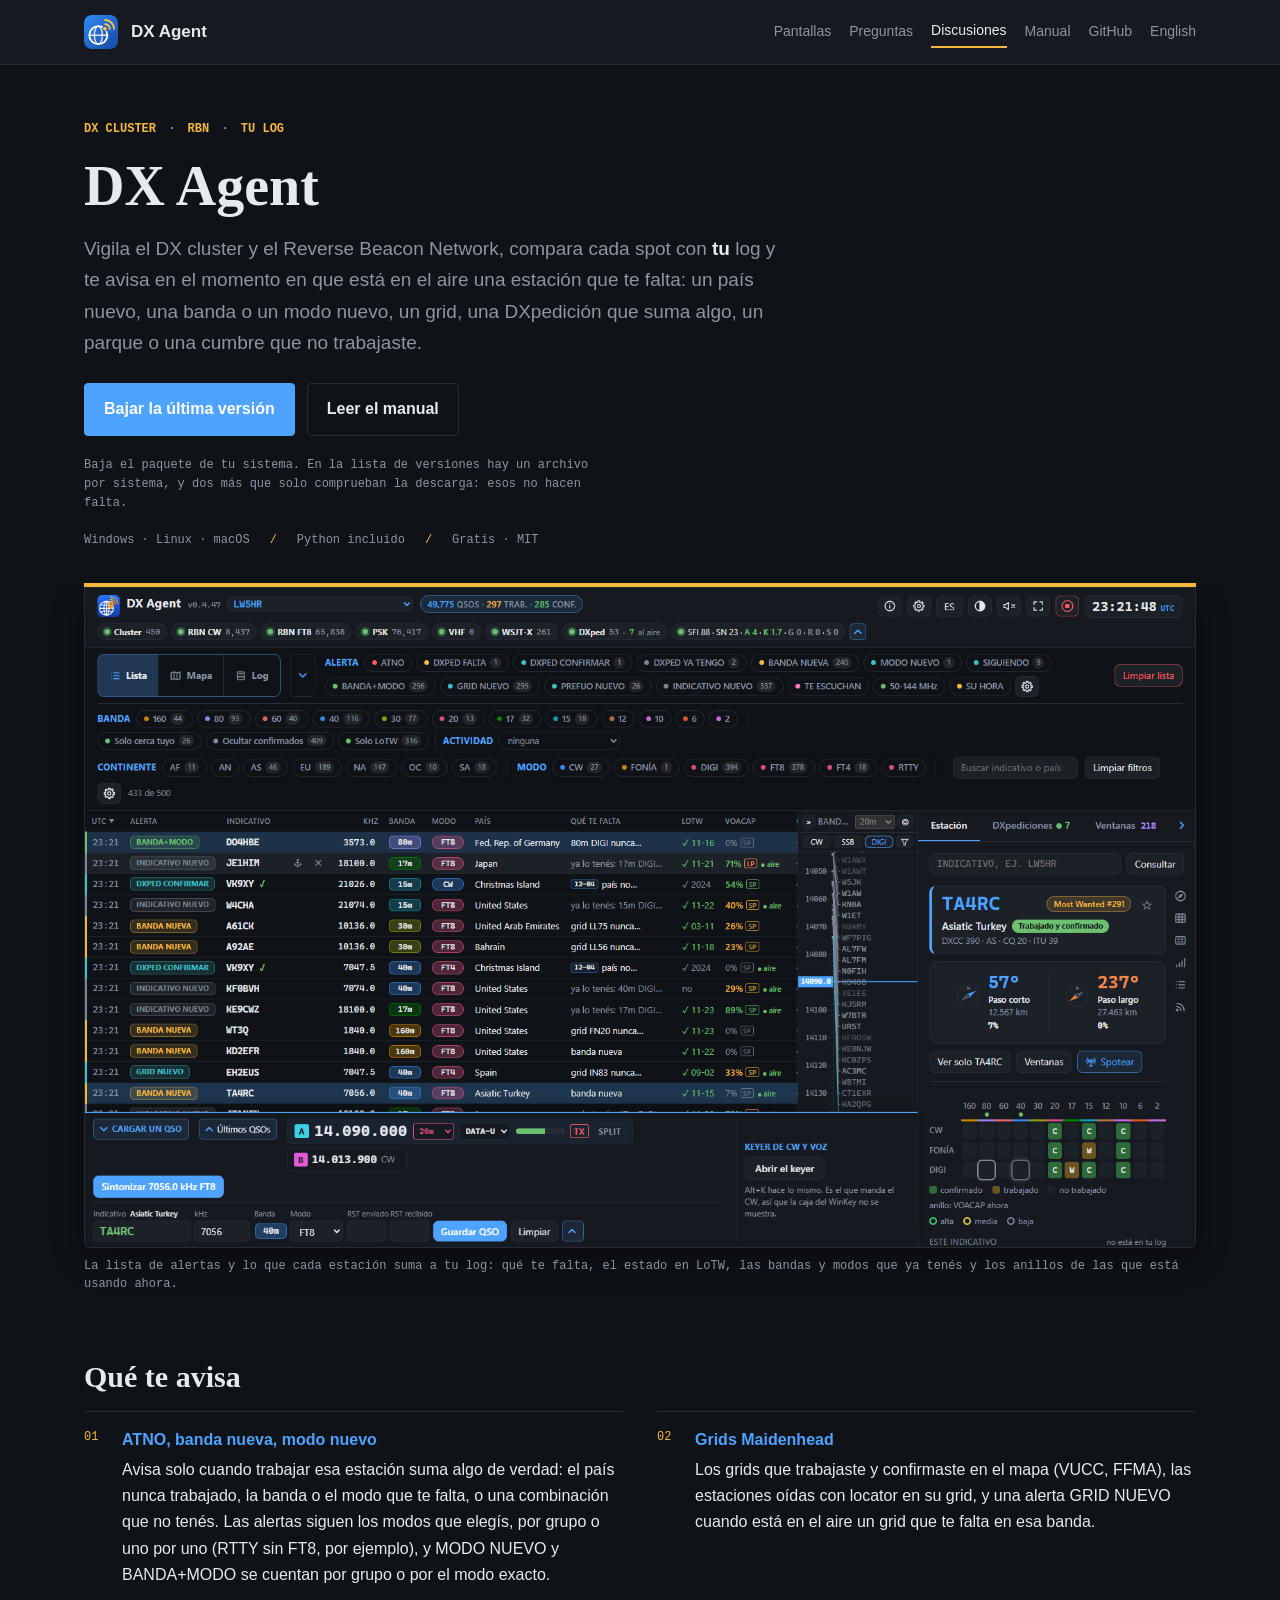
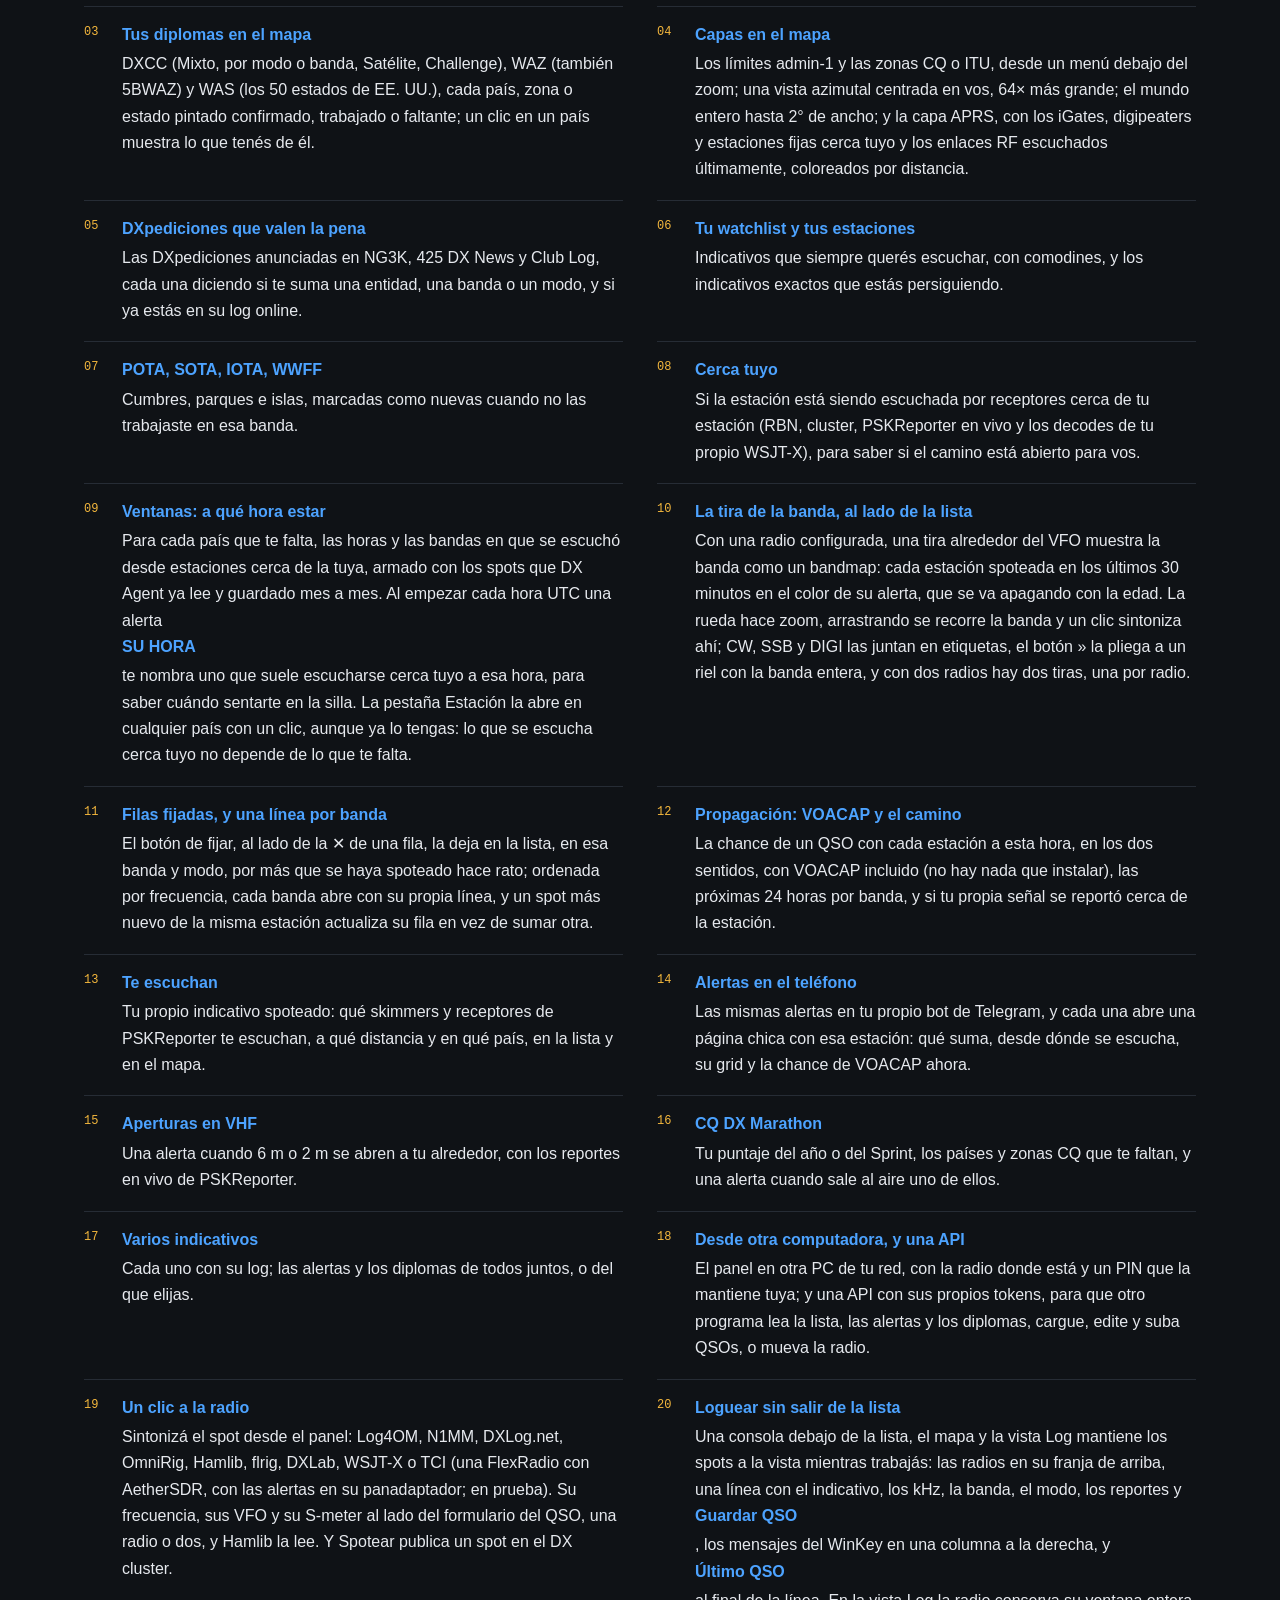
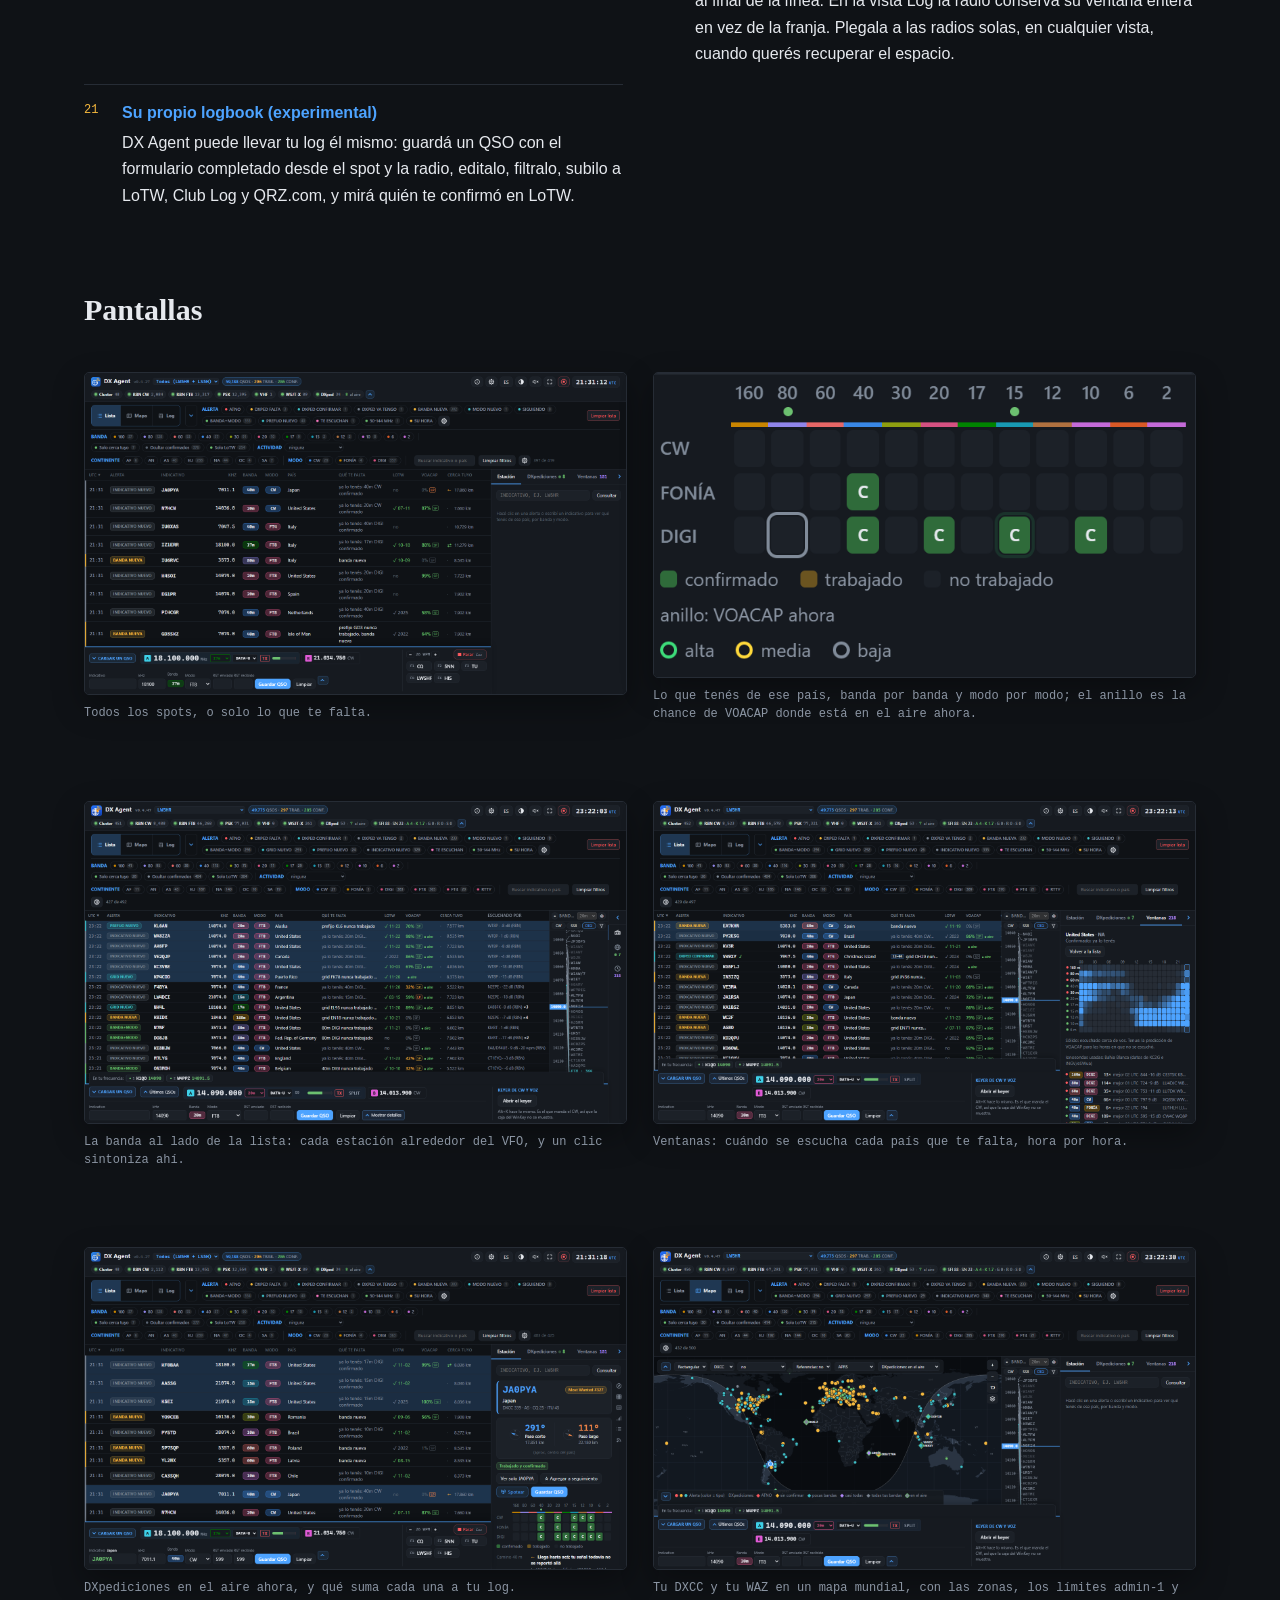
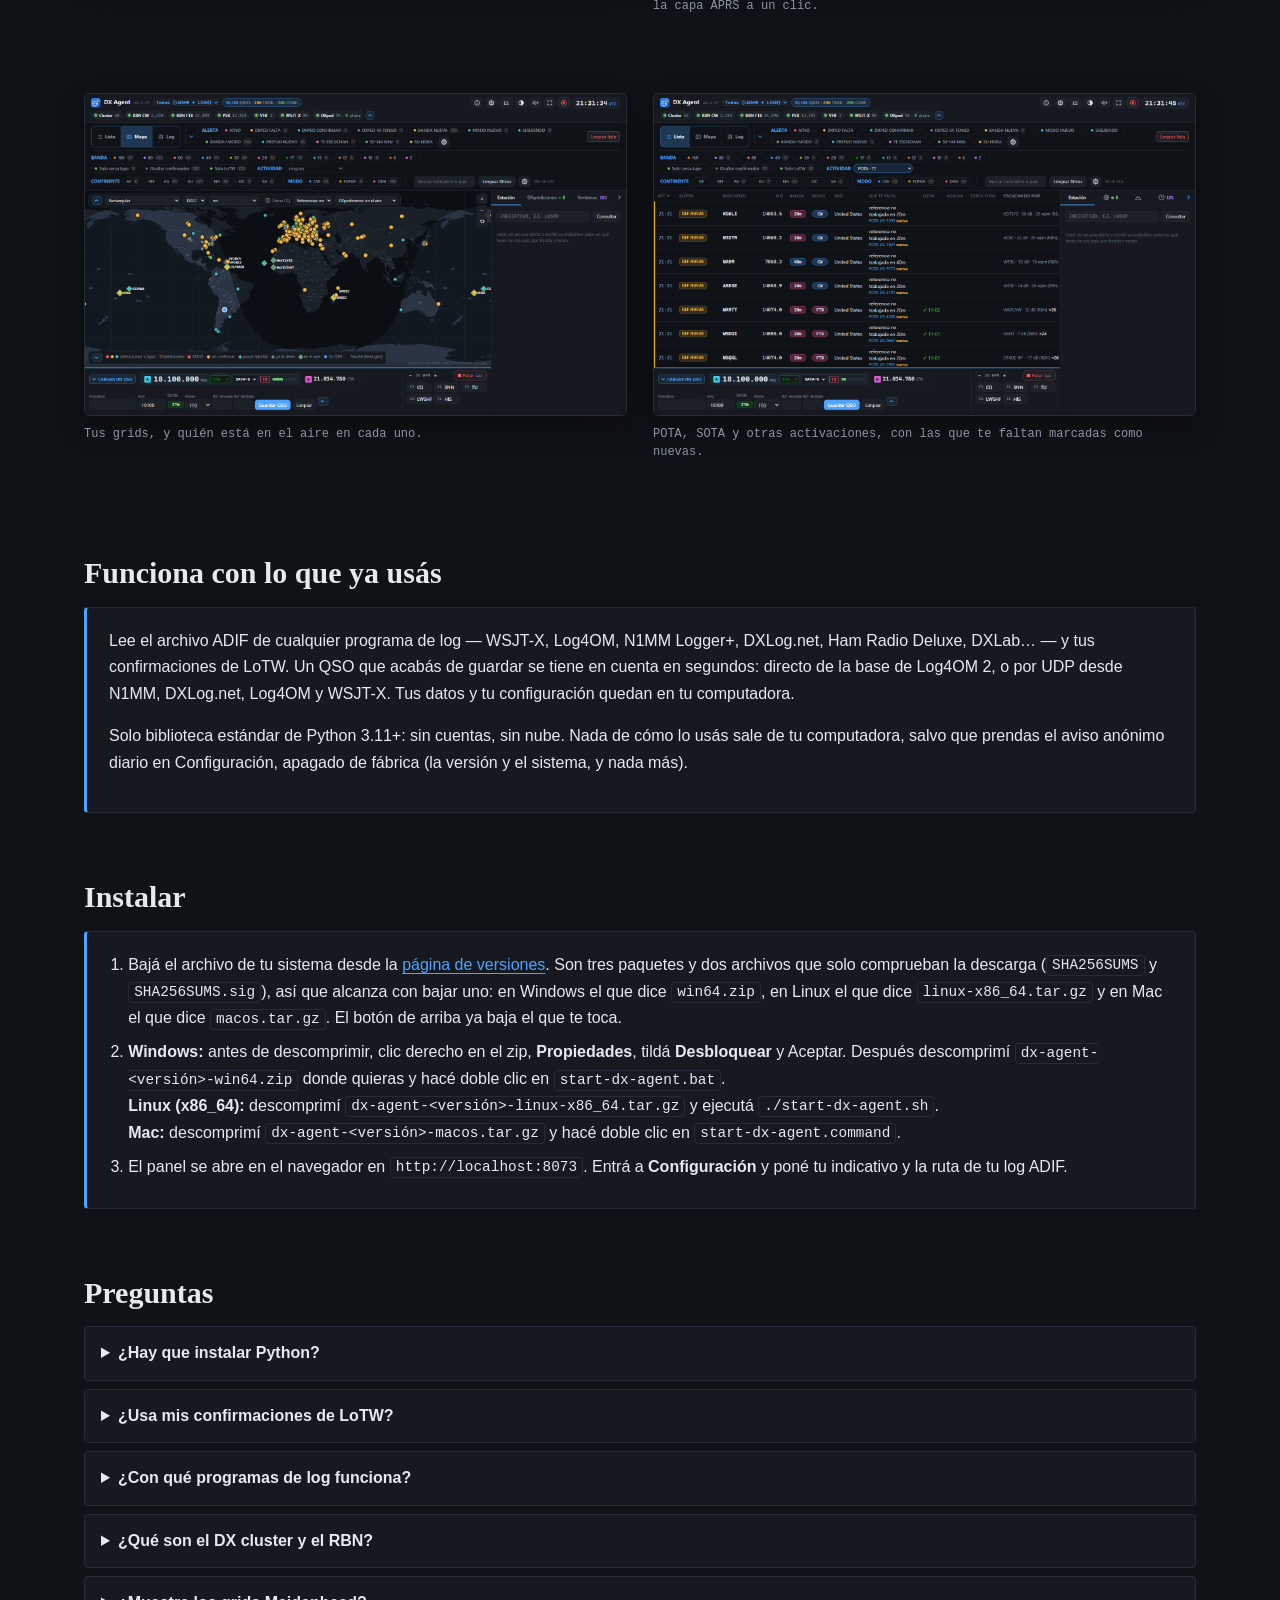
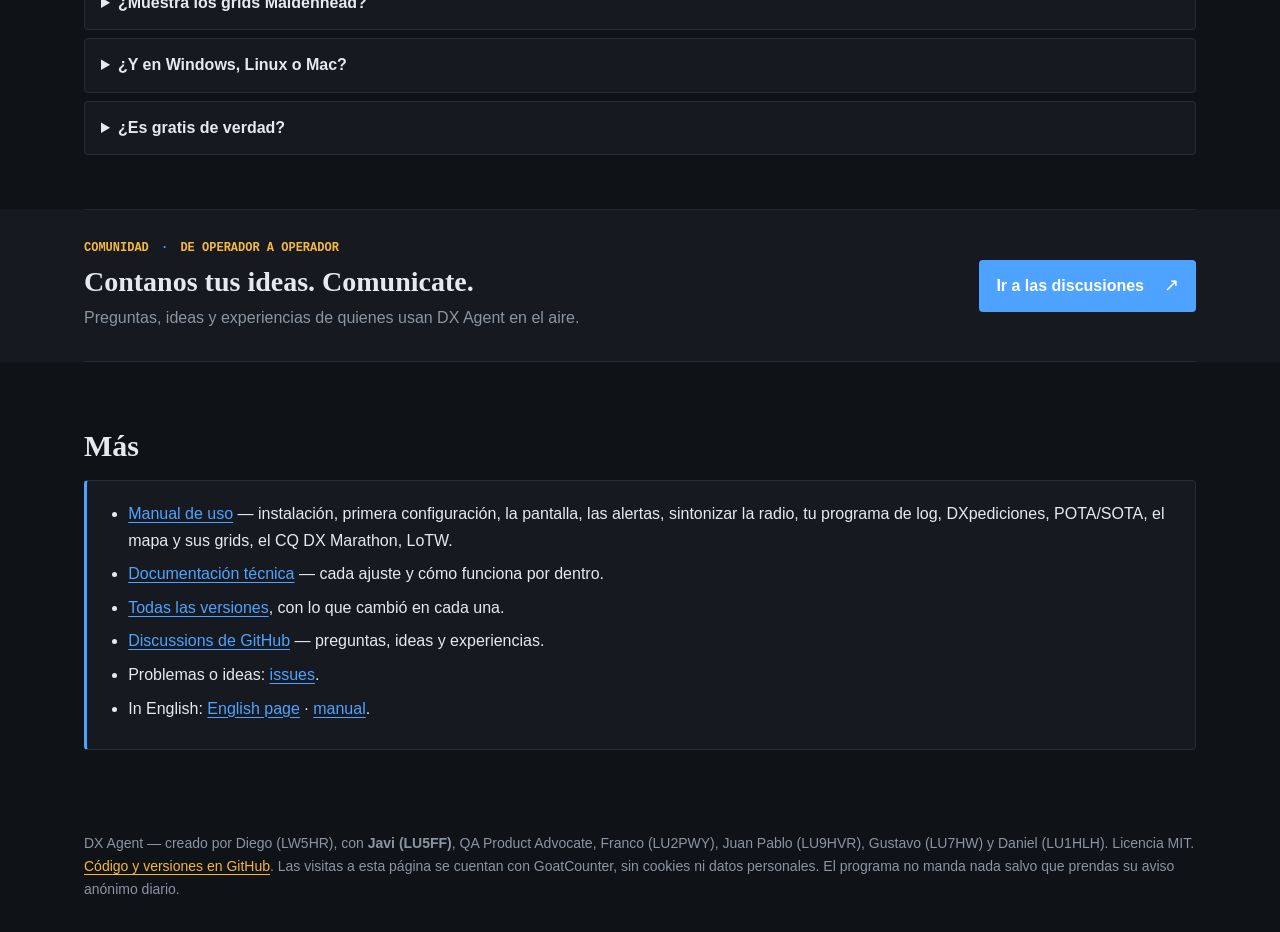
==== commit 6cd5b4d9: "Page: the screens now show the bandmap and Ventanas, next to the list, the grid, the DXpeditions, th" ====
--- a/es/index.html
+++ b/es/index.html
@@ -34,7 +34,7 @@
   "description": "Vigila el DX cluster y el Reverse Beacon Network, compara cada spot con tu log ADIF y te avisa cuando esta en el aire una estacion que te falta.",
   "url": "https://lw5hr.github.io/dx-agent-download/es/",
   "downloadUrl": "https://github.com/lw5hr/dx-agent-download/releases/latest",
-  "softwareVersion": "0.4.44",
+  "softwareVersion": "0.4.47",
   "license": "https://opensource.org/licenses/MIT",
   "isAccessibleForFree": true,
   "screenshot": "https://lw5hr.github.io/dx-agent-download/images/station.es.png",
@@ -108,21 +108,27 @@
   </section>
 
   <figure>
-    <img src="../images/station.es.png" alt="DX Agent: la lista de alertas con una estación elegida, y la pestaña Estación con lo que tenés de ese país por banda y modo, su estado en LoTW, los rumbos de antena y el botón para cargar el QSO" width="1000" loading="eager">
+    <img src="../images/station.es.png" alt="DX Agent: la lista de alertas con una estación elegida, y la pestaña Estación con lo que tenés de ese país por banda y modo, su estado en LoTW, los rumbos, la estrella de seguimiento al lado del indicativo y los botones Ventanas y Spotear" width="1000" loading="eager">
     <figcaption>La lista de alertas y lo que cada estación suma a tu log: qué te falta, el estado en
-      LoTW y las bandas y modos que ya tenés.</figcaption>
+      LoTW, las bandas y modos que ya tenés y los anillos de las que está usando ahora.</figcaption>
   </figure>
 
   <h2>Qué te avisa</h2>
   <ul class="features">
     <li><b>ATNO, banda nueva, modo nuevo</b> Avisa solo cuando trabajar esa estación suma algo de
-      verdad: el país nunca trabajado, la banda o el modo que te falta, o una combinación que no tenés.</li>
+      verdad: el país nunca trabajado, la banda o el modo que te falta, o una combinación que no tenés.
+      Las alertas siguen los modos que elegís, por grupo o uno por uno (RTTY sin FT8, por ejemplo), y
+      MODO NUEVO y BANDA+MODO se cuentan por grupo o por el modo exacto.</li>
     <li><b>Grids Maidenhead</b> Los grids que trabajaste y confirmaste en el mapa (VUCC,
       FFMA), las estaciones oídas con locator en su grid, y una alerta GRID NUEVO cuando está en el
       aire un grid que te falta en esa banda.</li>
     <li><b>Tus diplomas en el mapa</b> DXCC (Mixto, por modo o banda, Satélite, Challenge), WAZ
       (también 5BWAZ) y WAS (los 50 estados de EE. UU.), cada país, zona o estado pintado confirmado,
       trabajado o faltante; un clic en un país muestra lo que tenés de él.</li>
+    <li><b>Capas en el mapa</b> Los límites admin-1 y las zonas CQ o ITU, desde un menú debajo del
+      zoom; una vista azimutal centrada en vos, 64× más grande; el mundo entero hasta 2° de ancho; y
+      la capa APRS, con los iGates, digipeaters y estaciones fijas cerca tuyo y los enlaces RF
+      escuchados últimamente, coloreados por distancia.</li>
     <li><b>DXpediciones que valen la pena</b> Las DXpediciones anunciadas en NG3K, 425 DX News y Club
       Log, cada una diciendo si te suma una entidad, una banda o un modo, y si ya estás en su log
       online.</li>
@@ -136,18 +142,35 @@
     <li><b>Ventanas: a qué hora estar</b> Para cada país que te falta, las horas y las bandas en que se
       escuchó desde estaciones cerca de la tuya, armado con los spots que DX Agent ya lee y guardado mes
       a mes. Al empezar cada hora UTC una alerta <b>SU HORA</b> te nombra uno que suele escucharse cerca
-      tuyo a esa hora, para saber cuándo sentarte en la silla.</li>
+      tuyo a esa hora, para saber cuándo sentarte en la silla. La pestaña Estación la abre en cualquier
+      país con un clic, aunque ya lo tengas: lo que se escucha cerca tuyo no depende de lo que te falta.</li>
+    <li><b>La tira de la banda, al lado de la lista</b> Con una radio configurada, una tira alrededor
+      del VFO muestra la banda como un bandmap: cada estación spoteada en los
+      últimos 30 minutos en el color de su alerta, que se va apagando con la edad. La rueda hace
+      zoom, arrastrando se recorre la banda y un clic sintoniza ahí; CW, SSB y DIGI las juntan en
+      etiquetas, el botón » la pliega a un riel con la banda entera, y con dos radios hay dos tiras,
+      una por radio.</li>
+    <li><b>Filas fijadas, y una línea por banda</b> El botón de fijar, al lado de la ✕ de una fila, la
+      deja en la lista, en esa banda y modo, por más que se haya spoteado hace rato; ordenada por frecuencia,
+      cada banda abre con su propia línea, y un spot más nuevo de la misma estación actualiza su fila
+      en vez de sumar otra.</li>
     <li><b>Propagación: VOACAP y el camino</b> La chance de un QSO con cada estación a esta hora, en
       los dos sentidos, con VOACAP incluido (no hay nada que instalar), las próximas 24 horas por
       banda, y si tu propia señal se reportó cerca de la estación.</li>
     <li><b>Te escuchan</b> Tu propio indicativo spoteado: qué skimmers y receptores de PSKReporter te
       escuchan, a qué distancia y en qué país, en la lista y en el mapa.</li>
+    <li><b>Alertas en el teléfono</b> Las mismas alertas en tu propio bot de Telegram, y cada una abre
+      una página chica con esa estación: qué suma, desde dónde se escucha, su grid y la chance de
+      VOACAP ahora.</li>
     <li><b>Aperturas en VHF</b> Una alerta cuando 6 m o 2 m se abren a tu alrededor, con los reportes
       en vivo de PSKReporter.</li>
     <li><b>CQ DX Marathon</b> Tu puntaje del año o del Sprint, los países y zonas CQ que te faltan, y
       una alerta cuando sale al aire uno de ellos.</li>
     <li><b>Varios indicativos</b> Cada uno con su log; las alertas y los diplomas de todos juntos, o
       del que elijas.</li>
+    <li><b>Desde otra computadora, y una API</b> El panel en otra PC de tu red, con la radio donde
+      está y un PIN que la mantiene tuya; y una API con sus propios tokens, para que otro programa lea
+      la lista, las alertas y los diplomas, cargue, edite y suba QSOs, o mueva la radio.</li>
     <li><b>Un clic a la radio</b> Sintonizá el spot desde el panel: Log4OM, N1MM, DXLog.net, OmniRig,
       Hamlib, flrig, DXLab, WSJT-X o TCI (una FlexRadio con AetherSDR, con las alertas en su
       panadaptador; en prueba). Su frecuencia, sus VFO y su S-meter al lado del formulario del QSO,
@@ -170,16 +193,26 @@
       <figcaption>Todos los spots, o solo lo que te falta.</figcaption>
     </figure>
     <figure>
-      <img src="../images/grid-onair.es.png" alt="DX Agent: la grilla de bandas y modos, con un anillo verde en la banda donde la estación está en el aire ahora" loading="lazy">
-      <figcaption>Lo que tenés de ese país, banda por banda y modo por modo.</figcaption>
+      <img src="../images/grid-onair.es.png" alt="DX Agent: la grilla de bandas y modos, con un anillo verde en la banda donde la estación está en el aire ahora, y la leyenda de los colores del anillo" loading="lazy">
+      <figcaption>Lo que tenés de ese país, banda por banda y modo por modo; el anillo es la chance
+        de VOACAP donde está en el aire ahora.</figcaption>
+    </figure>
+    <figure>
+      <img src="../images/bandmap.es.png" alt="DX Agent: la lista de alertas con la tira de la banda a su derecha, las estaciones alrededor del VFO en la banda de la radio, con las etiquetas CW, SSB y DIGI" loading="lazy">
+      <figcaption>La banda al lado de la lista: cada estación alrededor del VFO, y un clic sintoniza ahí.</figcaption>
+    </figure>
+    <figure>
+      <img src="../images/ventanas.es.png" alt="DX Agent: la pestaña Ventanas con un país abierto, sus 24 horas por banda y modo, las horas escuchadas cerca tuyo y las que completa VOACAP" loading="lazy">
+      <figcaption>Ventanas: cuándo se escucha cada país que te falta, hora por hora.</figcaption>
     </figure>
     <figure>
       <img src="../images/dxpeditions.es.png" alt="DX Agent: la pestaña de DXpediciones, con las que están en el aire ahora y lo que cada una suma al log" loading="lazy">
       <figcaption>DXpediciones en el aire ahora, y qué suma cada una a tu log.</figcaption>
     </figure>
     <figure>
-      <img src="../images/map.es.png" alt="DX Agent: el mapa mundial con las alertas, las DXpediciones en el aire, tu propia estación y la zona de noche" loading="lazy">
-      <figcaption>Tu DXCC y tu WAZ en un mapa mundial.</figcaption>
+      <img src="../images/map.es.png" alt="DX Agent: el mapa mundial con las alertas, las DXpediciones en el aire, tu propia estación, la zona de noche y el menú de capas del mapa" loading="lazy">
+      <figcaption>Tu DXCC y tu WAZ en un mapa mundial, con las zonas, los límites admin-1 y la capa
+        APRS a un clic.</figcaption>
     </figure>
     <figure>
       <img src="../images/grids.es.png" alt="DX Agent: la vista Grillas del mapa, con los grids trabajados y confirmados y las estaciones en el aire en su grid" loading="lazy">
